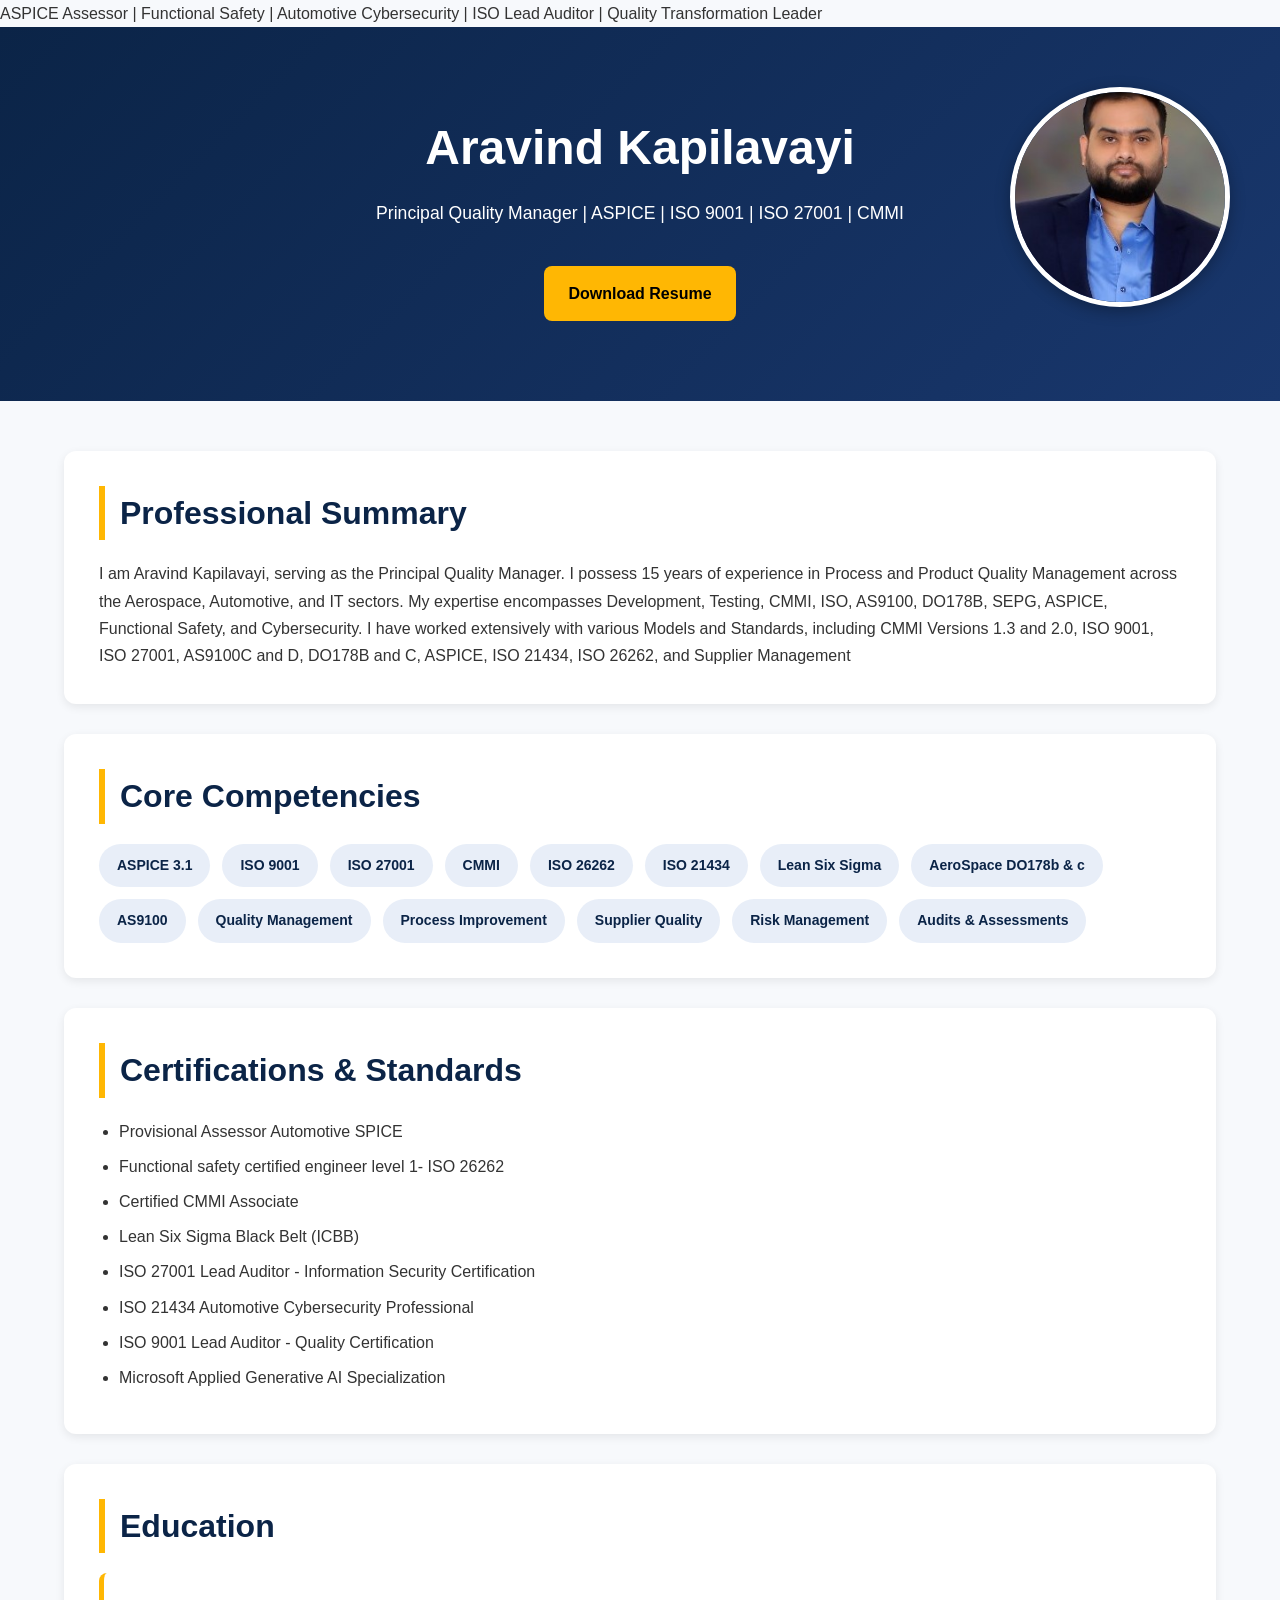
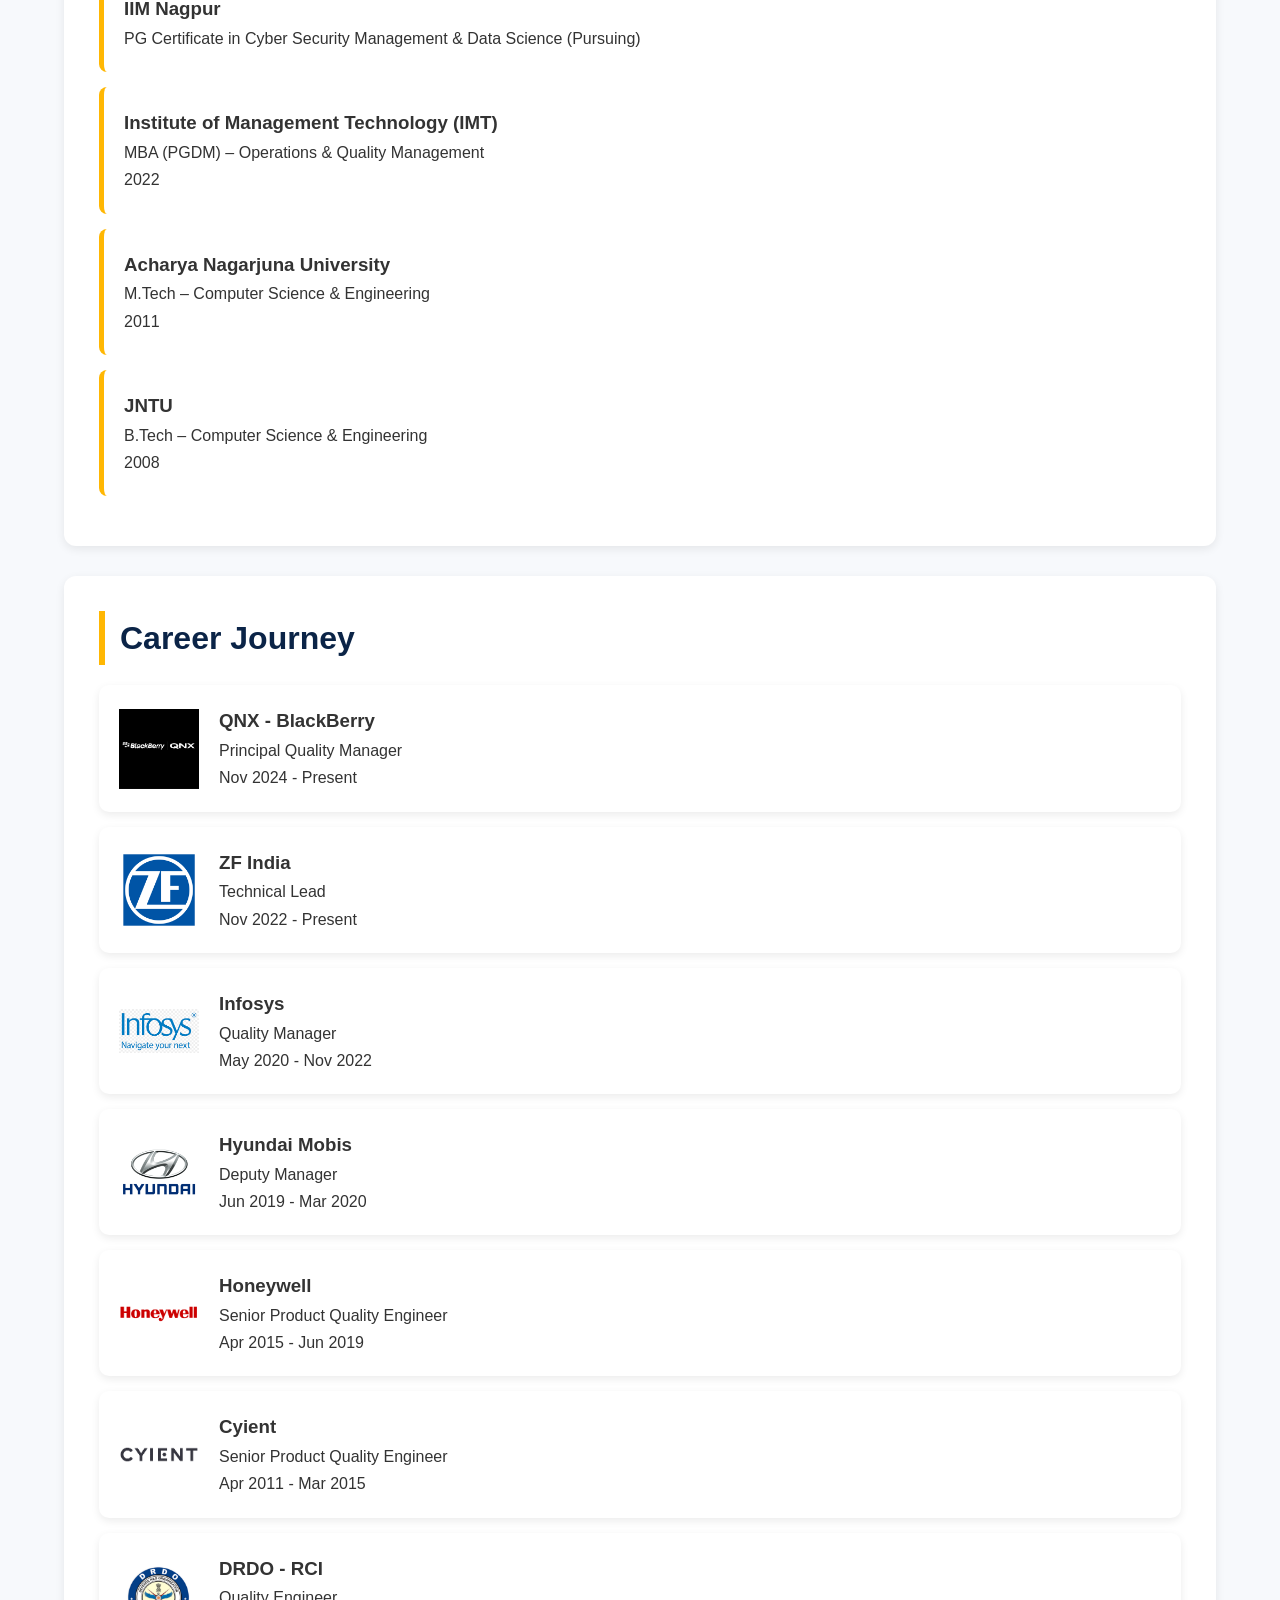
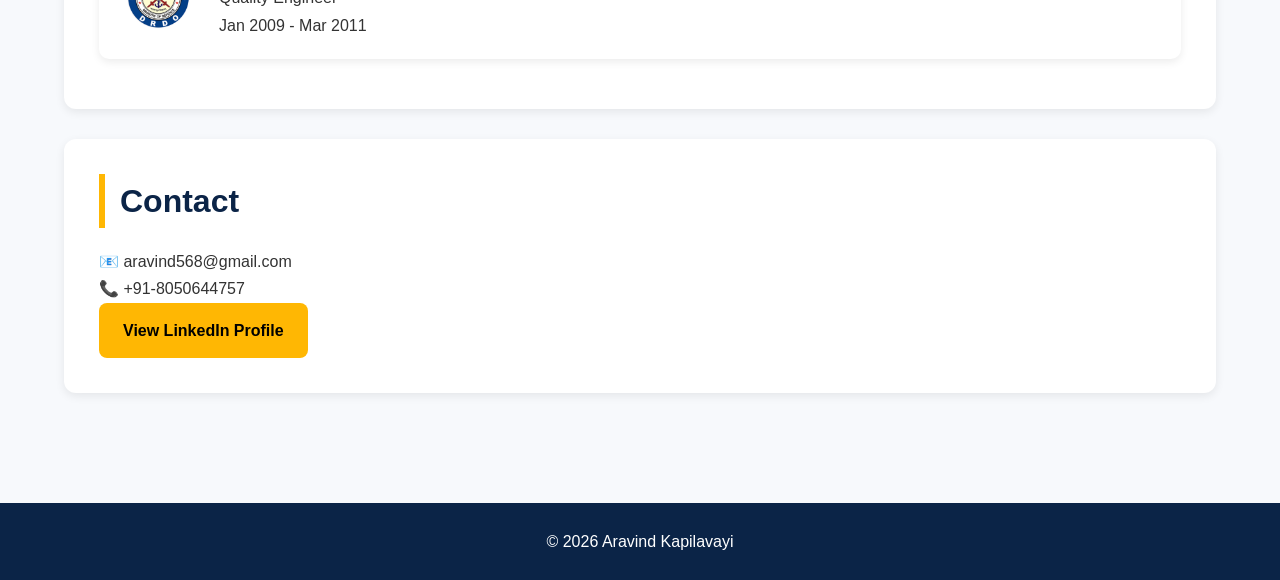
==== index.html @ 7511bbb0 "Update index.html" ====
<!DOCTYPE html>
<html lang="en">
<head>
<meta charset="UTF-8">
<meta name="viewport" content="width=device-width, initial-scale=1.0">
<title>Aravind Kapilavayi | Principal Quality Manager</title>
        <p>
ASPICE Assessor | Functional Safety | Automotive Cybersecurity |
ISO Lead Auditor | Quality Transformation Leader
</p>
        <link rel="stylesheet" href="style.css">

</head>

<header class="hero">

    <div class="hero-text">

        <h1>Aravind Kapilavayi</h1>

        <p>
            Principal Quality Manager | ASPICE | ISO 9001 | ISO 27001 | CMMI
        </p>

        <br>

        <a href="Aravind Kapilavayi Resume - Product & Process Quality Manager 15Y.pdf"
           class="btn">
           Download Resume
        </a>

    </div>

    <div class="hero-image">

        <img src="profile.jpg"
             alt="Aravind Kapilavayi"
             class="profile-pic">

    </div>

</header>

<div class="container">

<section>
    <h2>Professional Summary</h2>
    <p>
      I am Aravind Kapilavayi, serving as the Principal Quality Manager. I possess 15 years of experience in Process and Product Quality Management across the Aerospace, Automotive, and IT sectors. My expertise encompasses Development, Testing, CMMI, ISO, AS9100, DO178B, SEPG, ASPICE, Functional Safety, and Cybersecurity.

I have worked extensively with various Models and Standards, including CMMI Versions 1.3 and 2.0, ISO 9001, ISO 27001, AS9100C and D, DO178B and C, ASPICE, ISO 21434, ISO 26262, and Supplier Management
    </p>
</section>
        <section>
    <h2>Core Competencies</h2>

    <div class="skills">
        <span class="skill">ASPICE 3.1</span>
        <span class="skill">ISO 9001</span>
        <span class="skill">ISO 27001</span>
        <span class="skill">CMMI</span>
        <span class="skill">ISO 26262</span>
        <span class="skill">ISO 21434</span>
        <span class="skill">Lean Six Sigma</span>
        <span class="skill">AeroSpace DO178b & c</span>
        <span class="skill">AS9100</span>
        <span class="skill">Quality Management</span>
        <span class="skill">Process Improvement</span>
        <span class="skill">Supplier Quality</span>
        <span class="skill">Risk Management</span>
        <span class="skill">Audits & Assessments</span>
            
    </div>
</section>
        
        <section>
    <h2>Certifications & Standards</h2>

    <ul>
        <li>Provisional Assessor Automotive SPICE</li>
        <li>Functional safety certified engineer level 1- ISO 26262</li>
        <li>Certified CMMI Associate</li>
        <li>Lean Six Sigma Black Belt (ICBB)</li>
        <li>ISO 27001 Lead Auditor - Information Security Certification</li>
        <li>ISO 21434 Automotive Cybersecurity Professional</li>
        <li>ISO 9001 Lead Auditor - Quality Certification</li>
        <li>Microsoft Applied Generative AI Specialization</li>
    </ul>
</section>
        
        <section>

<h2>Education</h2>

<div class="education-card">
    <h3>IIM Nagpur</h3>
    <p>PG Certificate in Cyber Security Management & Data Science (Pursuing)</p>
</div>

<div class="education-card">
    <h3>Institute of Management Technology (IMT)</h3>
    <p>MBA (PGDM) – Operations & Quality Management</p>
    <p>2022</p>
</div>

<div class="education-card">
    <h3>Acharya Nagarjuna University</h3>
    <p>M.Tech – Computer Science & Engineering</p>
    <p>2011</p>
</div>

<div class="education-card">
    <h3>JNTU</h3>
    <p>B.Tech – Computer Science & Engineering</p>
    <p>2008</p>
</div>

</section>

<section>

<h2>Career Journey</h2>

<div class="company-card">

    <img src="qnx.png" class="company-logo">

    <div>
        <h3>QNX - BlackBerry</h3>
        <p>Principal Quality Manager</p>
        <p>Nov 2024 - Present</p>
    </div>

</div>

<div class="company-card">

    <img src="zf.png" class="company-logo">

    <div>
        <h3>ZF India</h3>
        <p>Technical Lead</p>
        <p>Nov 2022 - Present</p>
    </div>

</div>

<div class="company-card">

    <img src="Infy.png" class="company-logo">

    <div>
        <h3>Infosys</h3>
        <p>Quality Manager</p>
        <p>May 2020 - Nov 2022</p>
    </div>

</div>

<div class="company-card">

    <img src="hyundai.png" class="company-logo">

    <div>
        <h3>Hyundai Mobis</h3>
        <p>Deputy Manager</p>
        <p>Jun 2019 - Mar 2020</p>
    </div>

</div>

<div class="company-card">

    <img src="honeywell.png" class="company-logo">

    <div>
        <h3>Honeywell</h3>
        <p>Senior Product Quality Engineer</p>
        <p>Apr 2015 - Jun 2019</p>
    </div>

</div>

<div class="company-card">

    <img src="cyient.png" class="company-logo">

    <div>
        <h3>Cyient</h3>
        <p>Senior Product Quality Engineer</p>
        <p>Apr 2011 - Mar 2015</p>
    </div>

</div>

<div class="company-card">

    <img src="drdo.png" class="company-logo">

    <div>
        <h3>DRDO - RCI</h3>
        <p>Quality Engineer</p>
        <p>Jan 2009 - Mar 2011</p>
    </div>

</div>

</section>

<section>
  <h2>Contact</h2>

<p>📧 aravind568@gmail.com</p>

<p>📞 +91-8050644757</p>

<p>
<a href="https://www.linkedin.com/in/aravind-kapilalvayi-aa668668"
   target="_blank"
   class="btn">
   View LinkedIn Profile
</a>
</p>
</section>

</div>

<footer>
    <p>© 2026 Aravind Kapilavayi</p>
</footer>

</body>
</html>
---- style.css ----
/* ===== GLOBAL ===== */

*{
margin:0;
padding:0;
box-sizing:border-box;
}

html{
scroll-behavior:smooth;
}

body{
font-family:'Segoe UI',Arial,sans-serif;
background:#f7f9fc;
color:#333;
line-height:1.7;
}

/* ===== HERO ===== */

header{
    background:linear-gradient(135deg,#0b2447,#19376d);
    color:white;
    text-align:center;
    padding:80px 20px;

    position:relative;
}

header h1{
font-size:3rem;
margin-bottom:10px;
}

header p{
font-size:1.1rem;
margin-bottom:10px;
}

/* ===== PROFILE PHOTO ===== */

.profile-pic{
    width:220px;
    height:220px;
    border-radius:50%;
    object-fit:cover;
    border:5px solid white;
    box-shadow:0 4px 15px rgba(0,0,0,0.3);

    position:absolute;
    right:50px;
    top:60px;
}
/* ===== EDUCATION ===== */

.education-card{
    background:white;
    padding:20px;
    margin-bottom:15px;
    border-left:5px solid #ffb703;
    border-radius:8px;
}

/* ===== COMPANY CARDS ===== */

.company-card{
    display:flex;
    align-items:center;
    gap:20px;
    background:white;
    padding:20px;
    margin-bottom:15px;
    border-radius:10px;
    box-shadow:0 3px 8px rgba(0,0,0,0.08);
}

.company-logo{
    width:80px;
    height:80px;
    object-fit:contain;
}

/* ===== BUTTON ===== */

.btn{
display:inline-block;
background:#ffb703;
color:#000;
padding:14px 24px;
border-radius:8px;
text-decoration:none;
font-weight:bold;
transition:0.3s;
}

.btn:hover{
transform:translateY(-2px);
}

/* ===== CONTAINER ===== */

.container{
width:90%;
max-width:1200px;
margin:auto;
padding:50px 0;
}

/* ===== SECTION ===== */

section{
background:white;
margin-bottom:30px;
padding:35px;
border-radius:12px;
box-shadow:0 3px 10px rgba(0,0,0,.08);
}

section h2{
color:#0b2447;
margin-bottom:20px;
font-size:2rem;
border-left:6px solid #ffb703;
padding-left:15px;
}

/* ===== SKILLS ===== */

.skills{
display:flex;
flex-wrap:wrap;
gap:12px;
}

.skill{
background:#e8eef8;
color:#0b2447;
padding:10px 18px;
border-radius:30px;
font-weight:600;
font-size:14px;
}

/* ===== EXPERIENCE ===== */

.job{
border-left:4px solid #19376d;
padding-left:20px;
margin-bottom:35px;
position:relative;
}

.job::before{
content:'';
width:14px;
height:14px;
background:#ffb703;
border-radius:50%;
position:absolute;
left:-9px;
top:5px;
}

.job h3{
color:#19376d;
margin-bottom:5px;
}

.job p{
margin-bottom:10px;
}

/* ===== LISTS ===== */

ul{
padding-left:20px;
}

li{
margin-bottom:8px;
}

/* ===== CONTACT ===== */

a{
color:#19376d;
text-decoration:none;
}

a:hover{
text-decoration:underline;
}

/* ===== FOOTER ===== */

footer{
background:#0b2447;
color:white;
text-align:center;
padding:25px;
margin-top:30px;
}

/* ===== ACHIEVEMENT CARDS ===== */

.stats{
display:grid;
grid-template-columns:repeat(auto-fit,minmax(220px,1fr));
gap:20px;
}

.stat-card{
background:#19376d;
color:white;
text-align:center;
padding:25px;
border-radius:12px;
}

.stat-card h3{
font-size:2rem;
color:#ffb703;
}

/* ===== MOBILE ===== */

@media(max-width:768px){

header h1{
font-size:2.2rem;
}

section{
padding:20px;
}

section h2{
font-size:1.5rem;
}

}
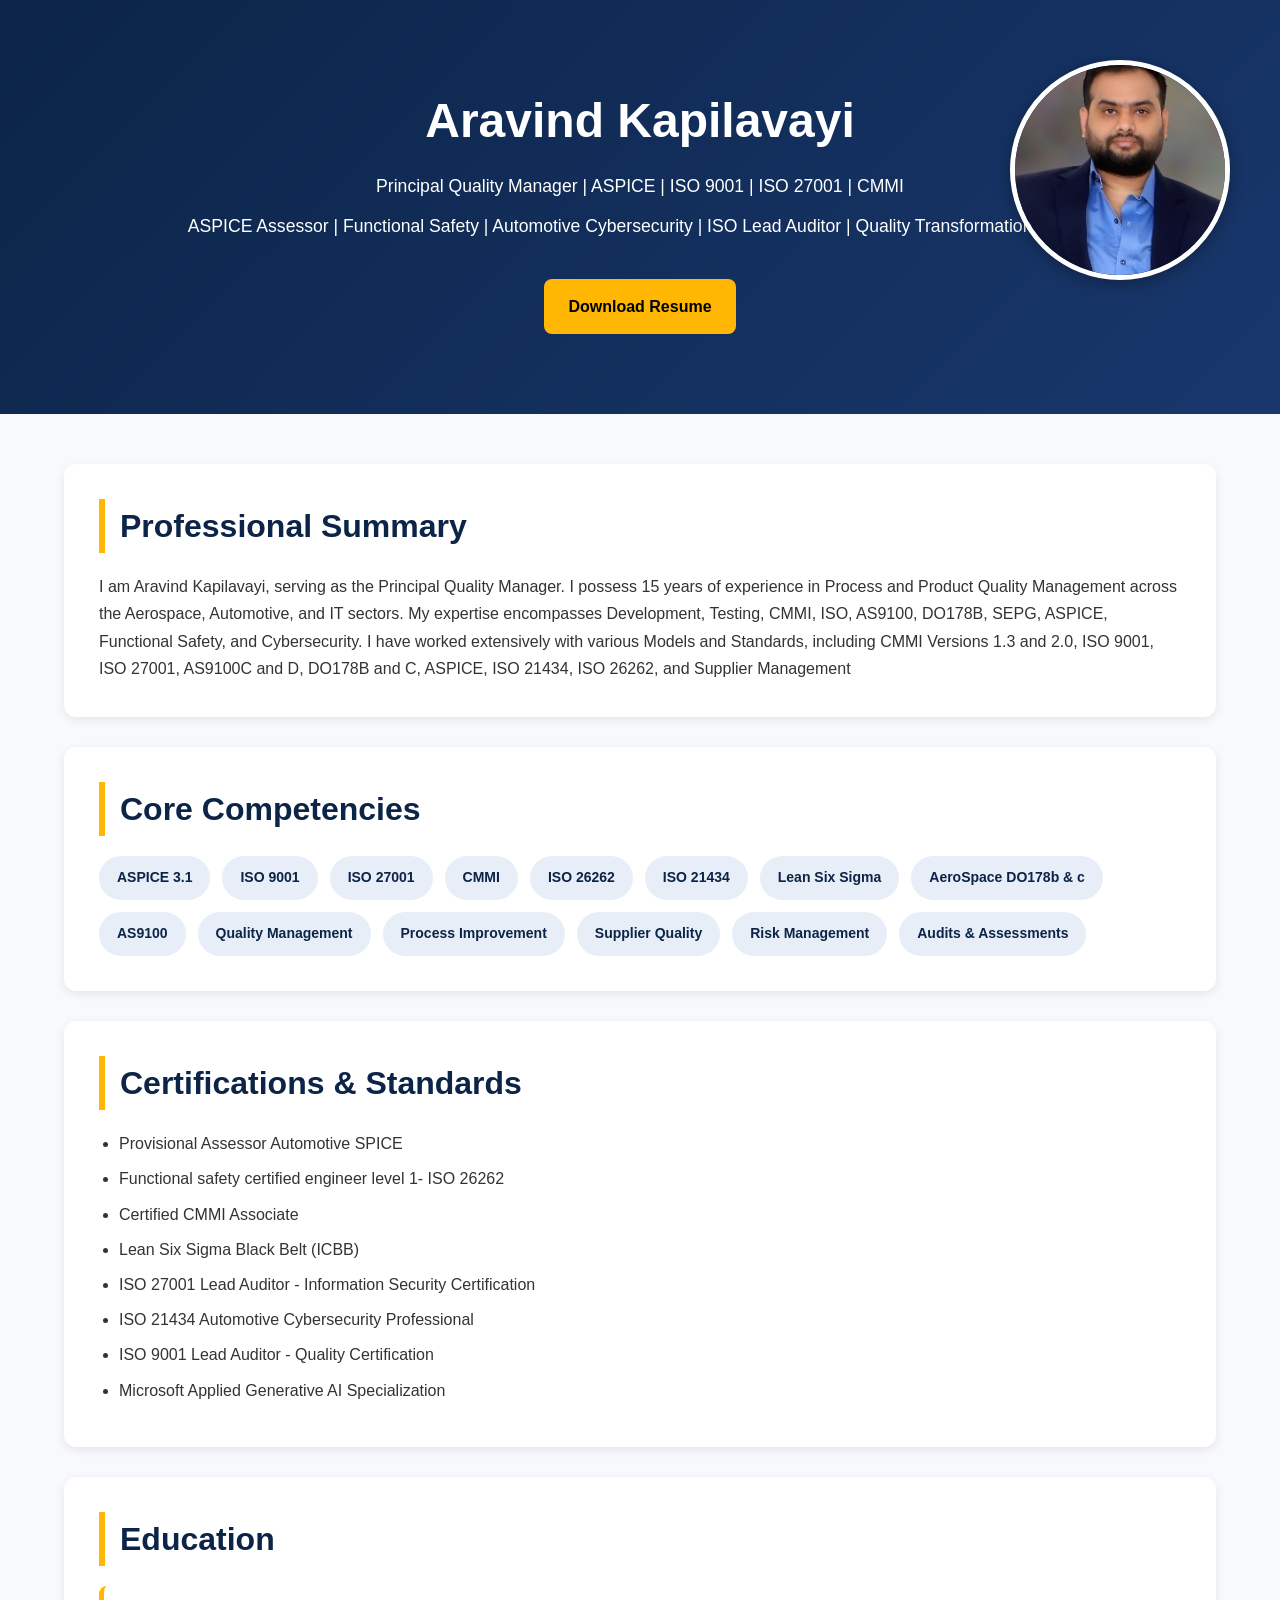
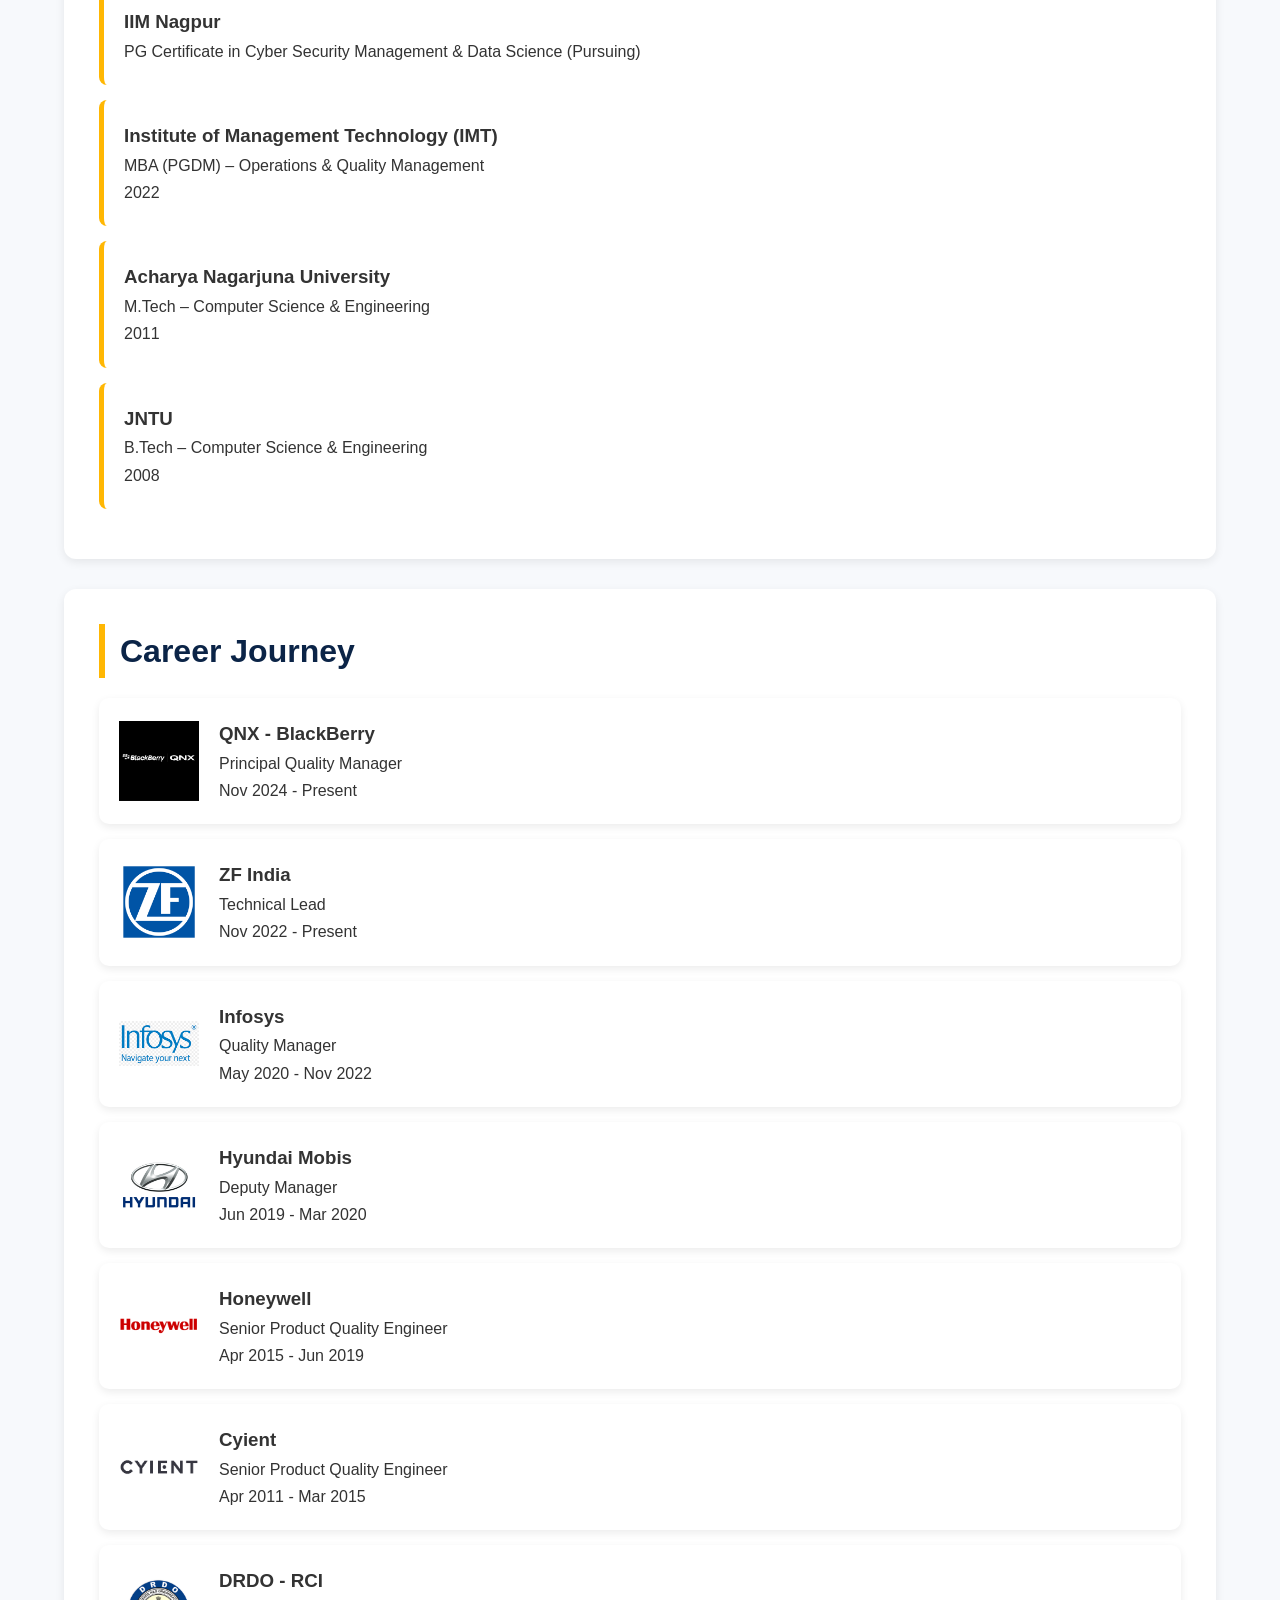
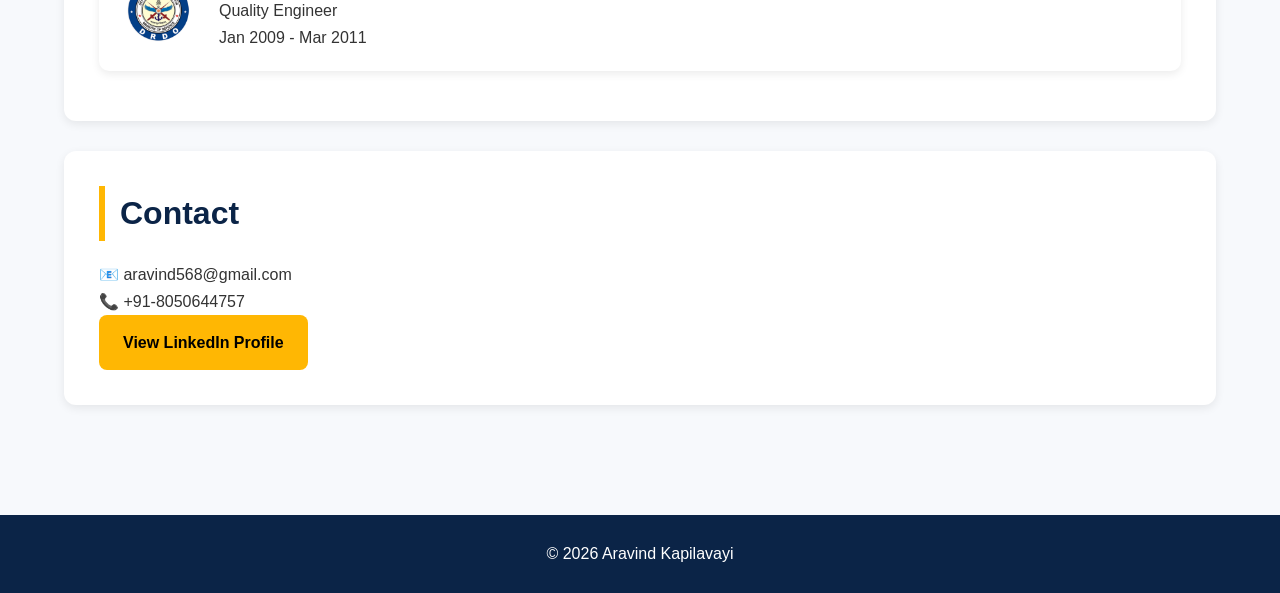
==== commit aa339166: "Update index.html" ====
--- a/index.html
+++ b/index.html
@@ -4,23 +4,25 @@
 <meta charset="UTF-8">
 <meta name="viewport" content="width=device-width, initial-scale=1.0">
 <title>Aravind Kapilavayi | Principal Quality Manager</title>
-        <p>
+     
+        <link rel="stylesheet" href="style.css">
+
+</head>
+
+<header class="hero">
+
+    <div class="hero-text">
+
+       <h1>Aravind Kapilavayi</h1>
+
+<p>
+Principal Quality Manager | ASPICE | ISO 9001 | ISO 27001 | CMMI
+</p>
+
+<p>
 ASPICE Assessor | Functional Safety | Automotive Cybersecurity |
 ISO Lead Auditor | Quality Transformation Leader
 </p>
-        <link rel="stylesheet" href="style.css">
-
-</head>
-
-<header class="hero">
-
-    <div class="hero-text">
-
-        <h1>Aravind Kapilavayi</h1>
-
-        <p>
-            Principal Quality Manager | ASPICE | ISO 9001 | ISO 27001 | CMMI
-        </p>
 
         <br>
 
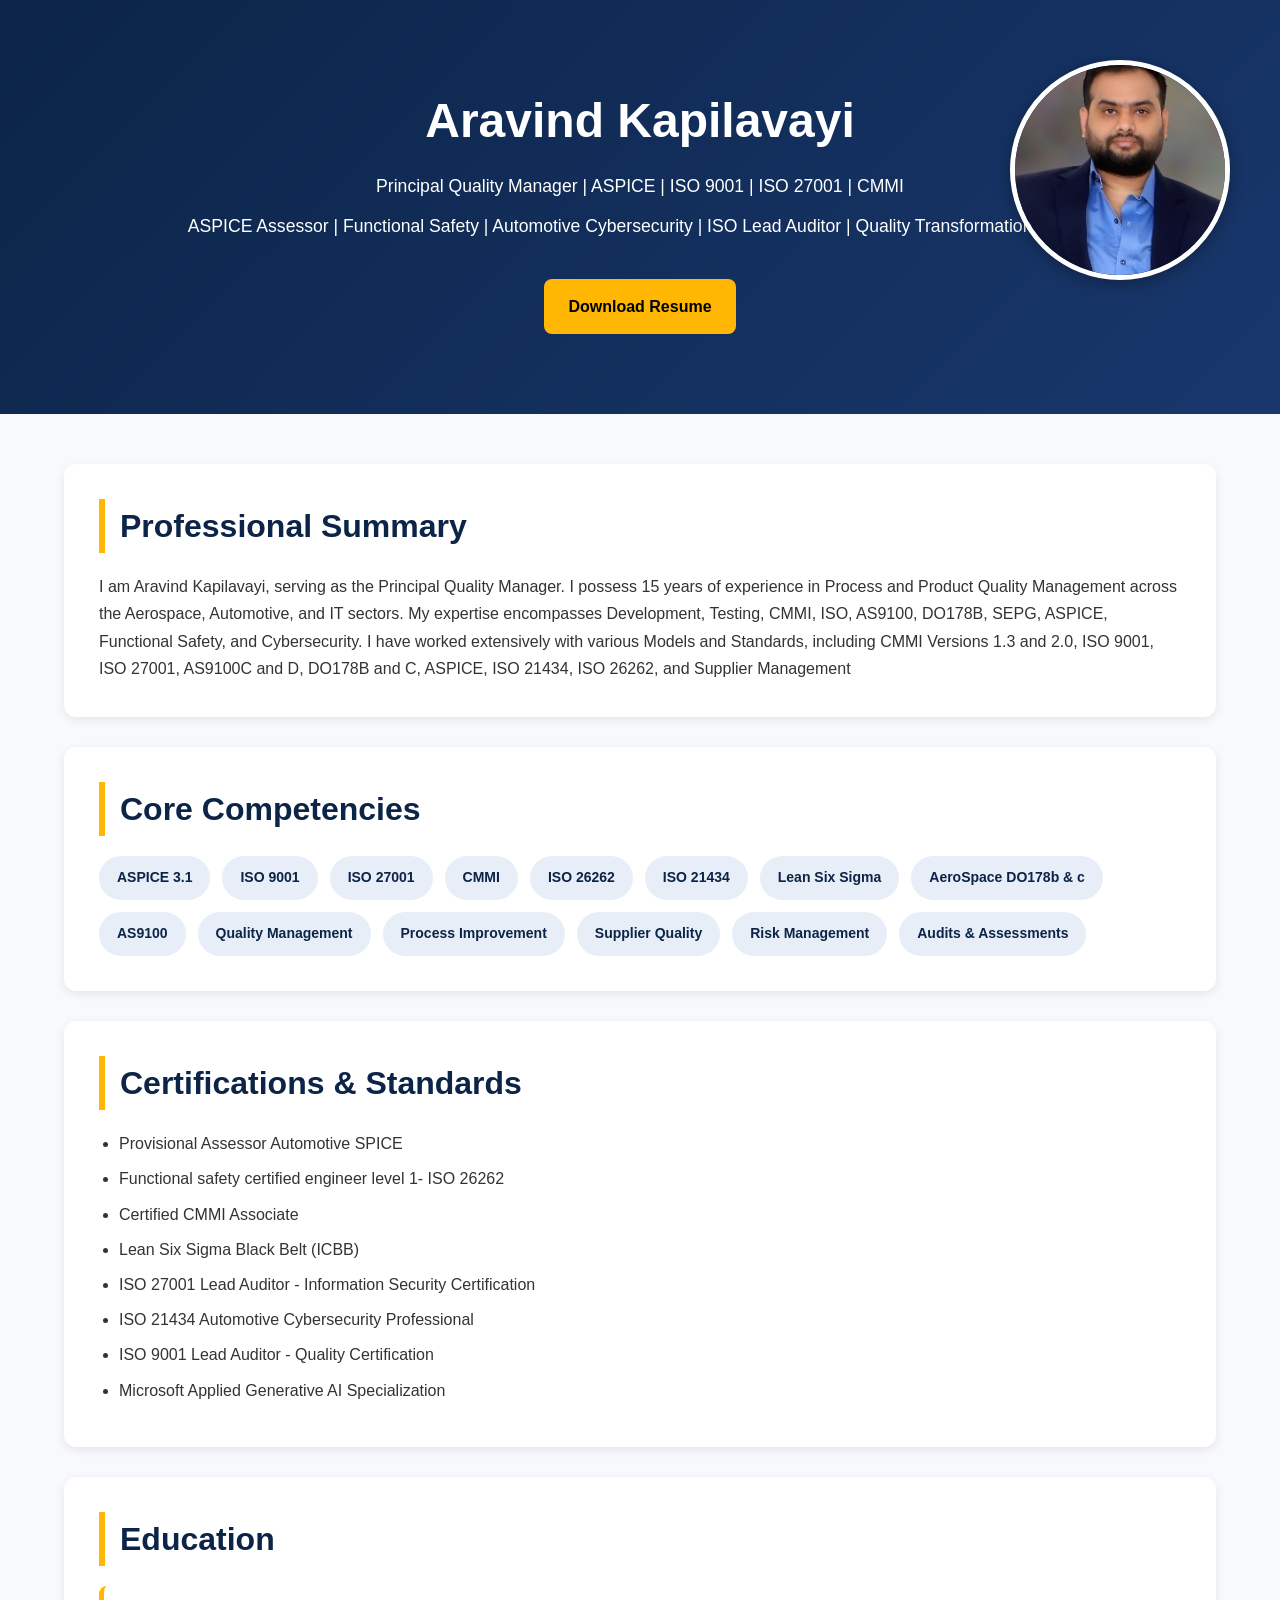
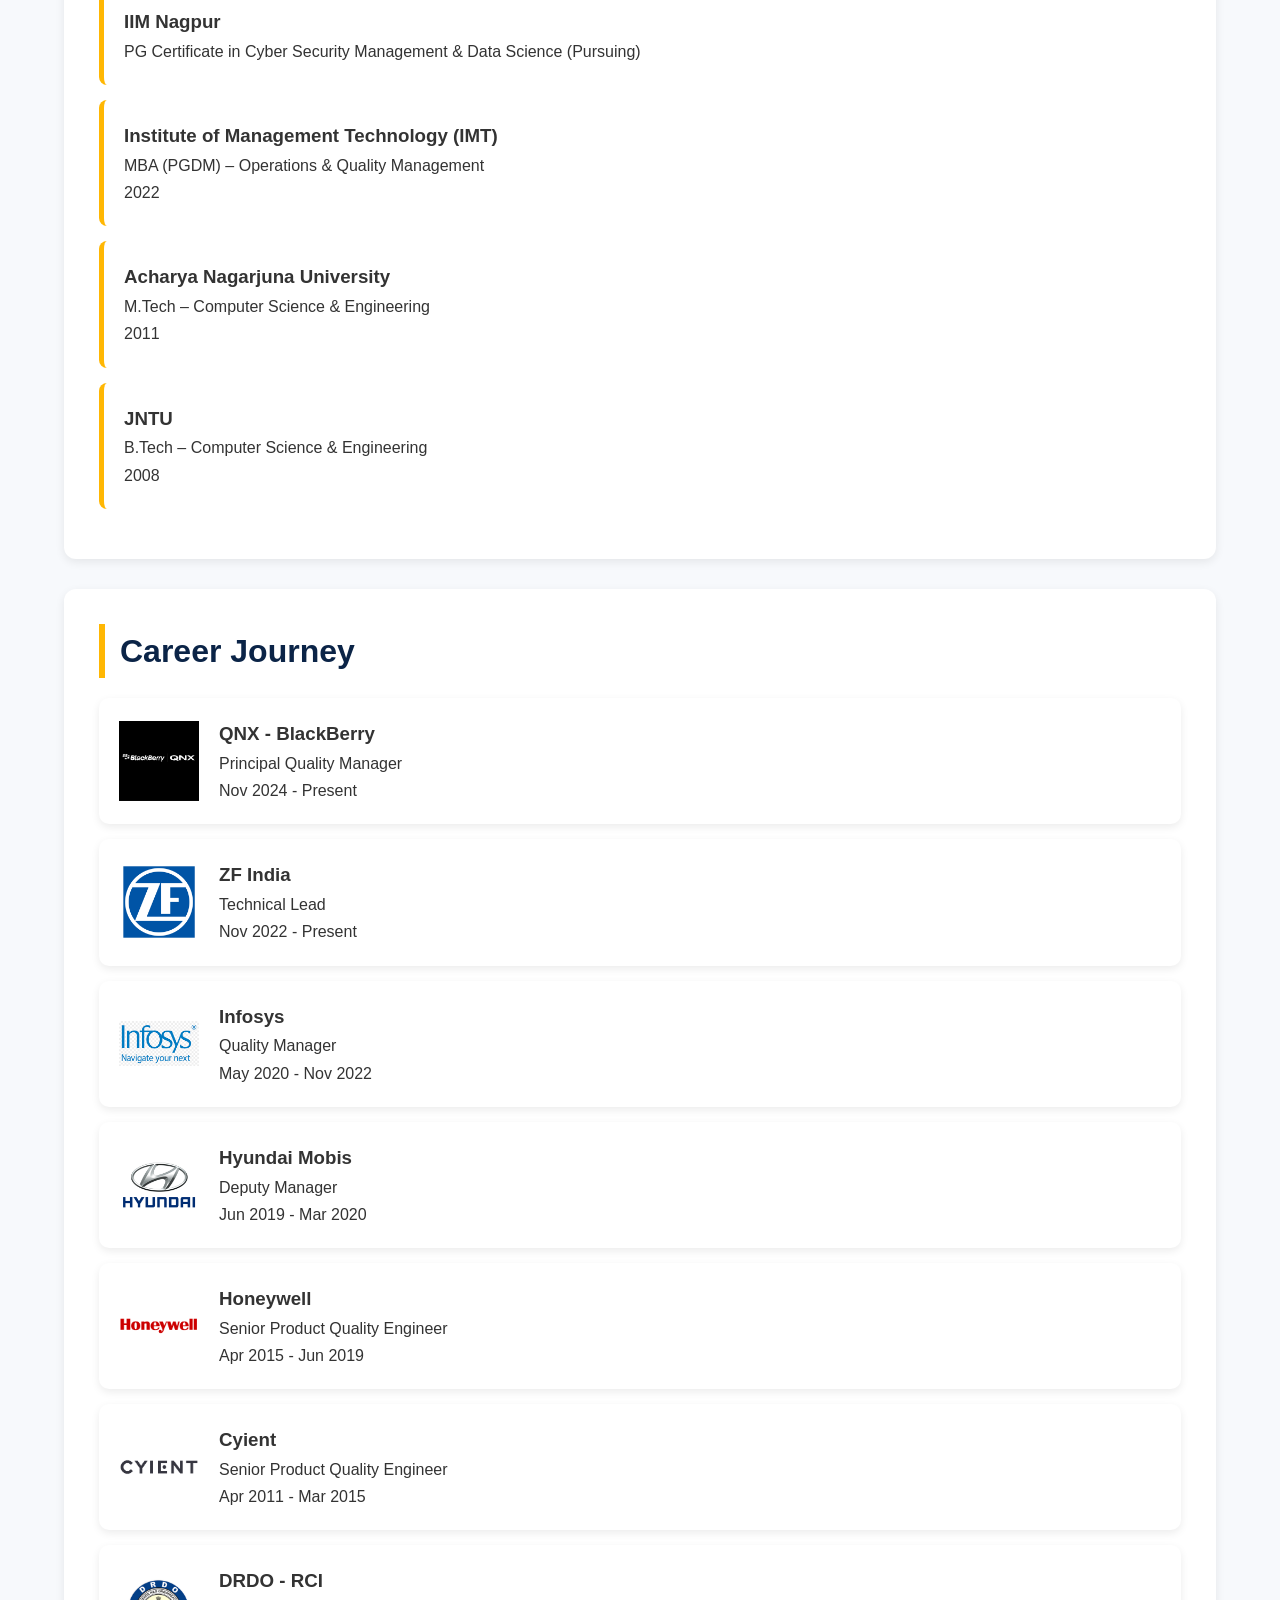
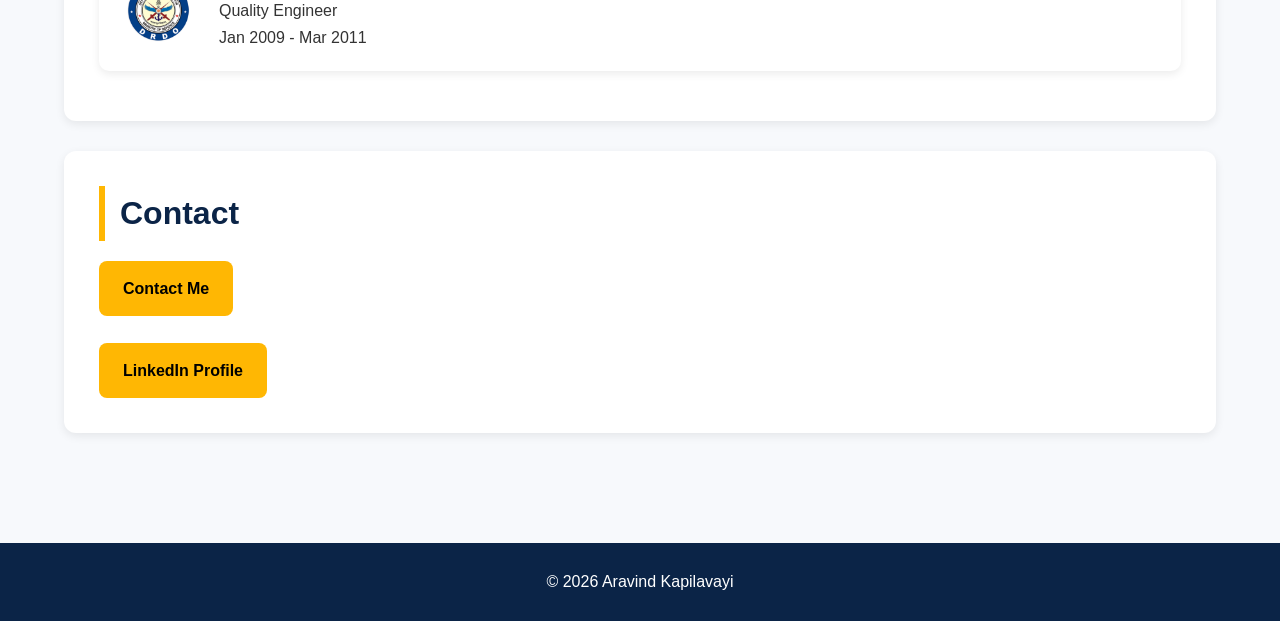
==== commit 216ce9b5: "Update index.html" ====
--- a/index.html
+++ b/index.html
@@ -212,15 +212,16 @@
 <section>
   <h2>Contact</h2>
 
-<p>📧 aravind568@gmail.com</p>
-
-<p>📞 +91-8050644757</p>
-
-<p>
+<a href="mailto:your-email@gmail.com" class="btn">
+    Contact Me
+</a>
+
+<br><br>
+
 <a href="https://www.linkedin.com/in/aravind-kapilalvayi-aa668668"
    target="_blank"
    class="btn">
-   View LinkedIn Profile
+   LinkedIn Profile
 </a>
 </p>
 </section>
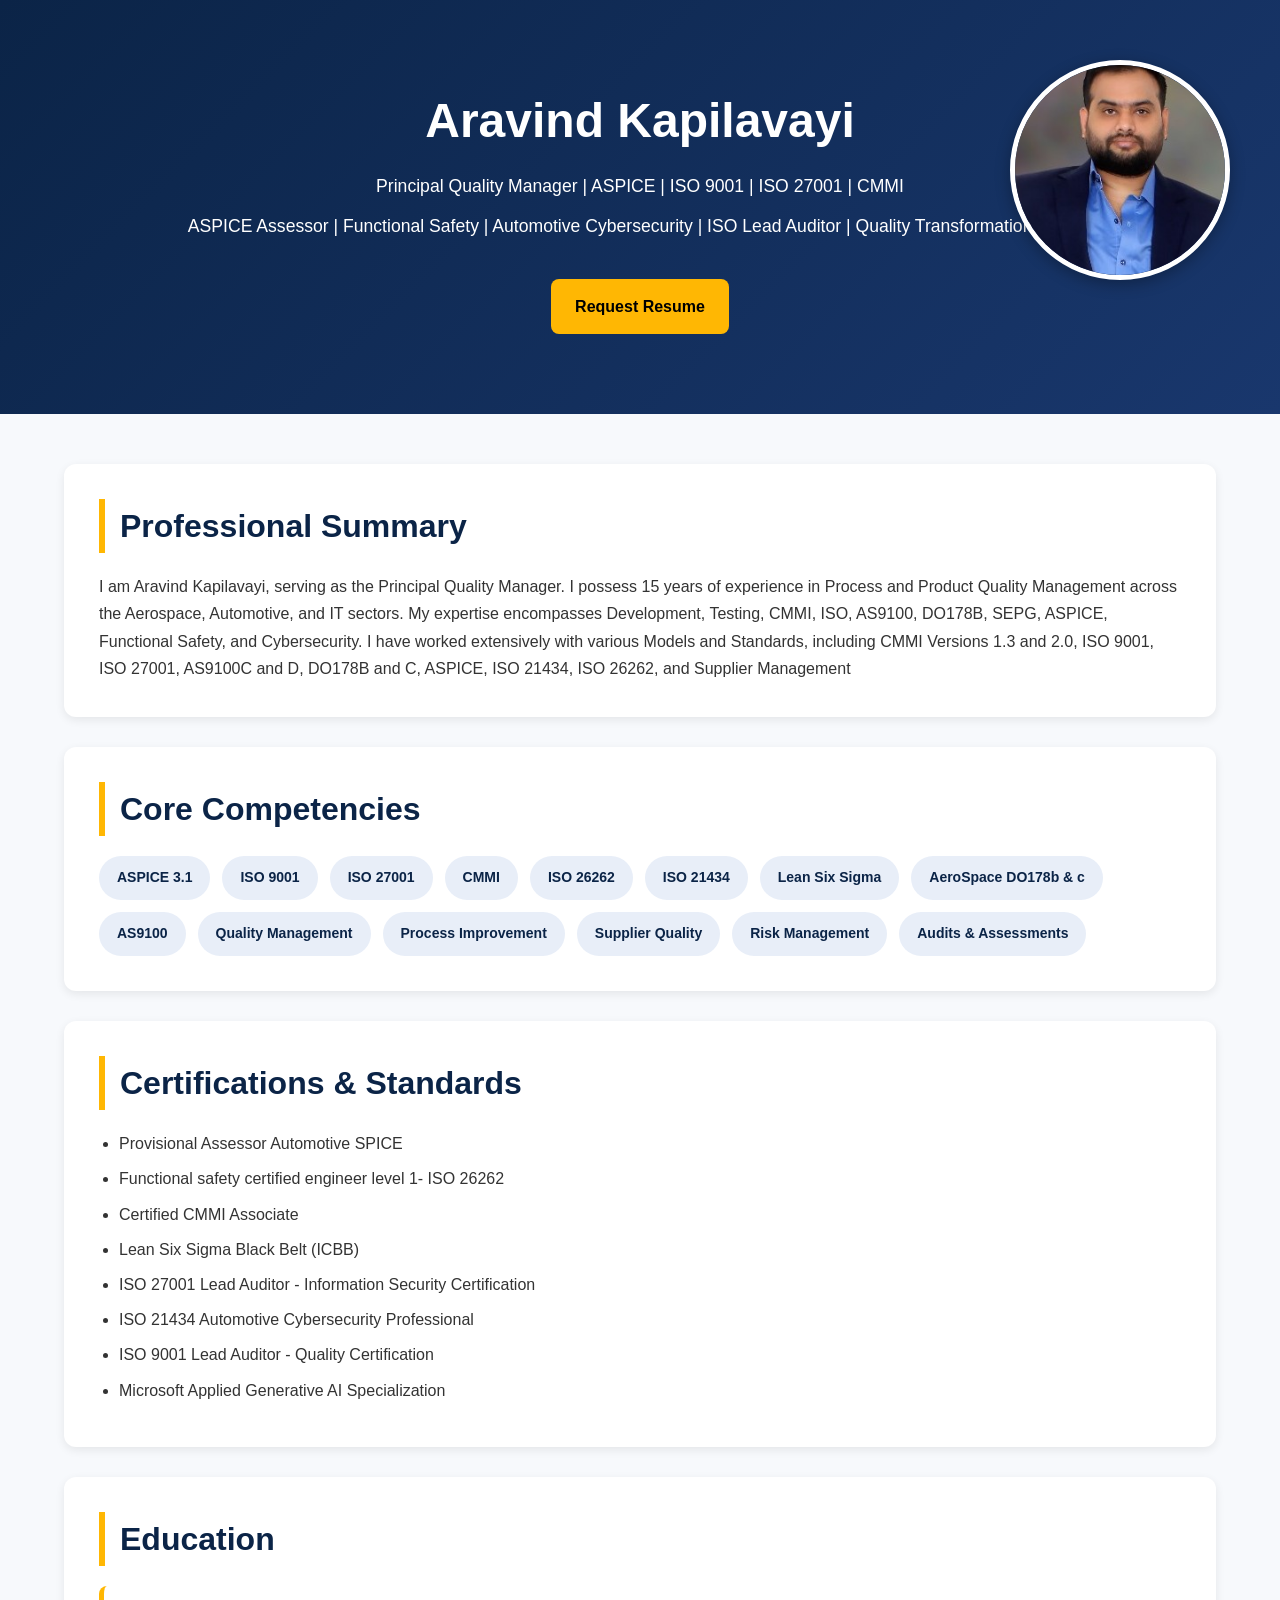
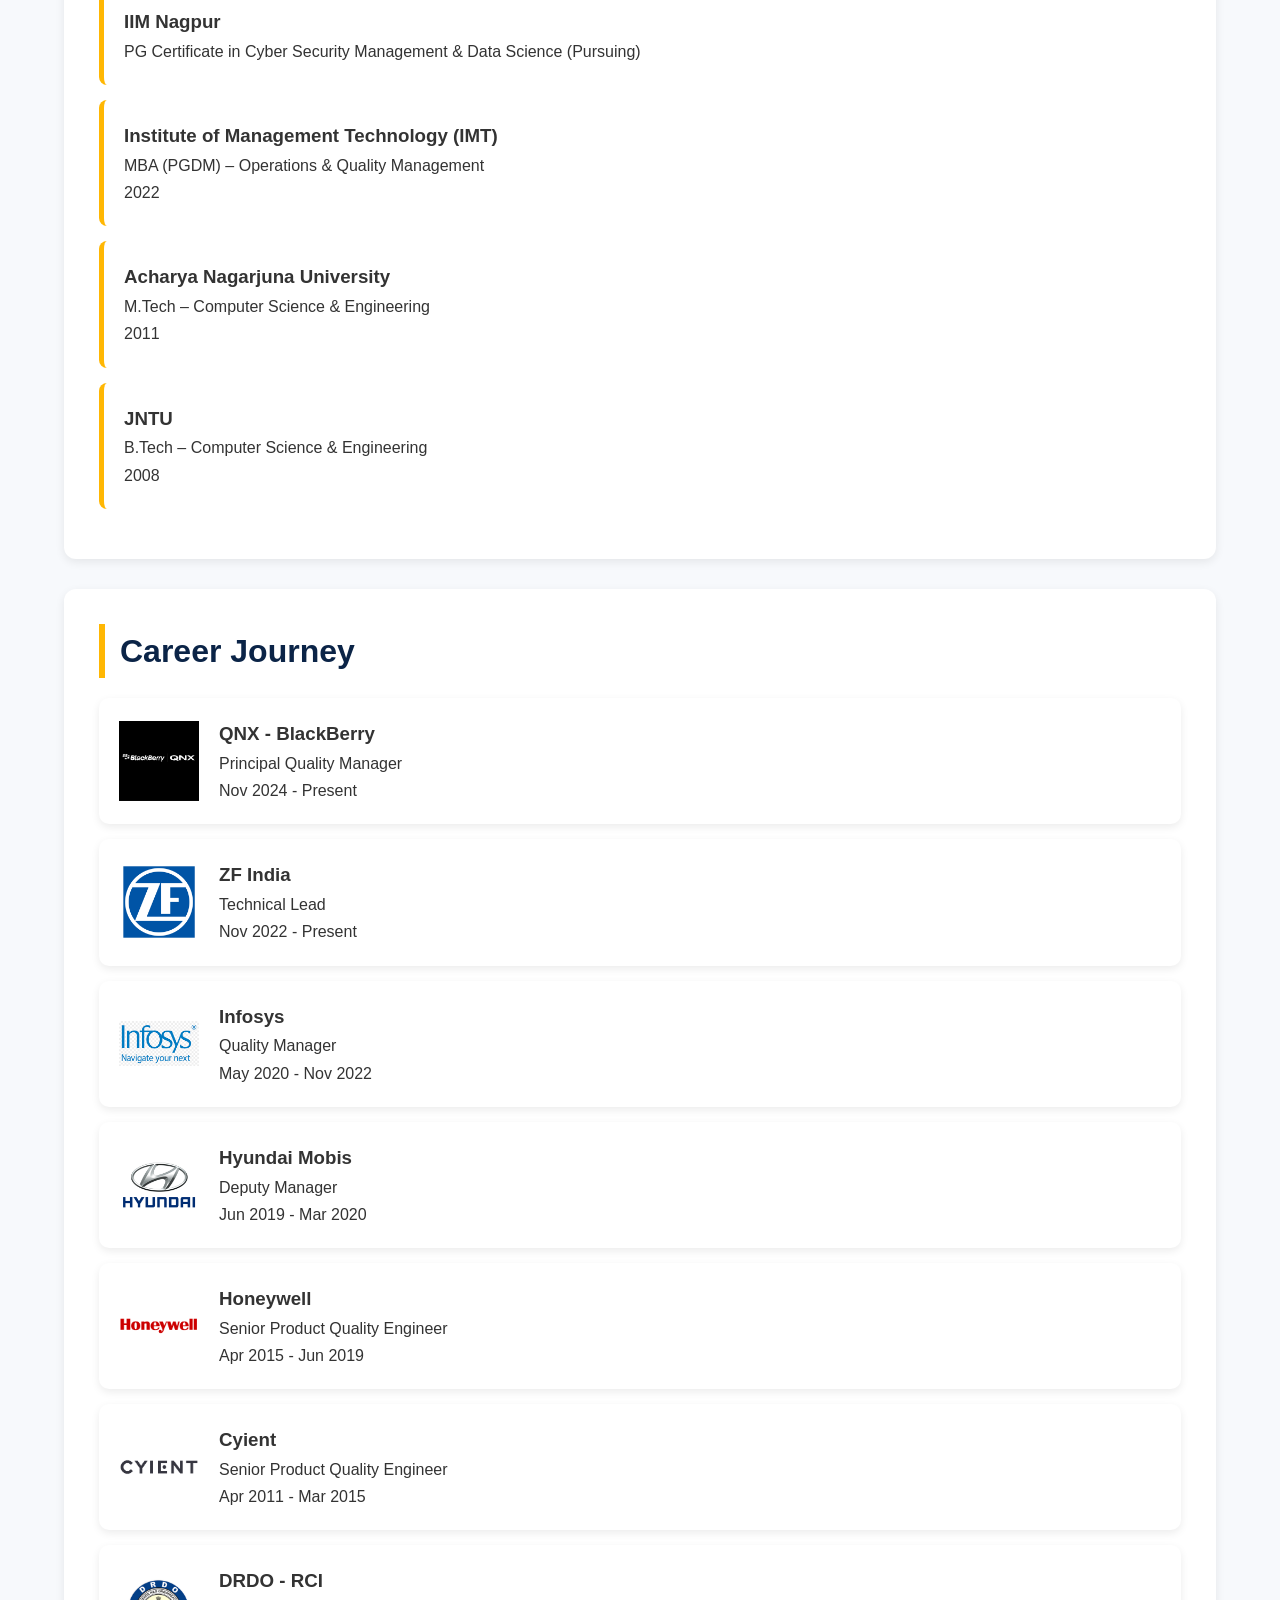
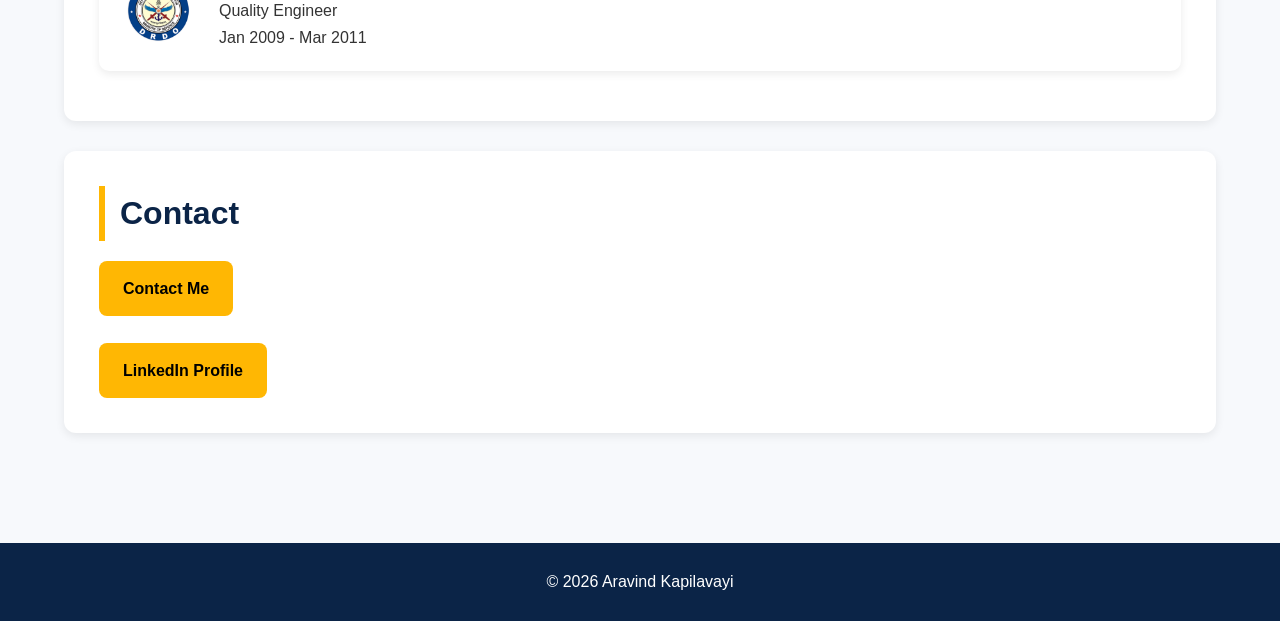
==== commit dc6832e0: "Update index.html" ====
--- a/index.html
+++ b/index.html
@@ -26,10 +26,9 @@
 
         <br>
 
-        <a href="Aravind Kapilavayi Resume - Product & Process Quality Manager 15Y.pdf"
-           class="btn">
-           Download Resume
-        </a>
+     <a href="mailto:aravind568@gmail.com" class="btn">
+Request Resume
+</a>
 
     </div>
 
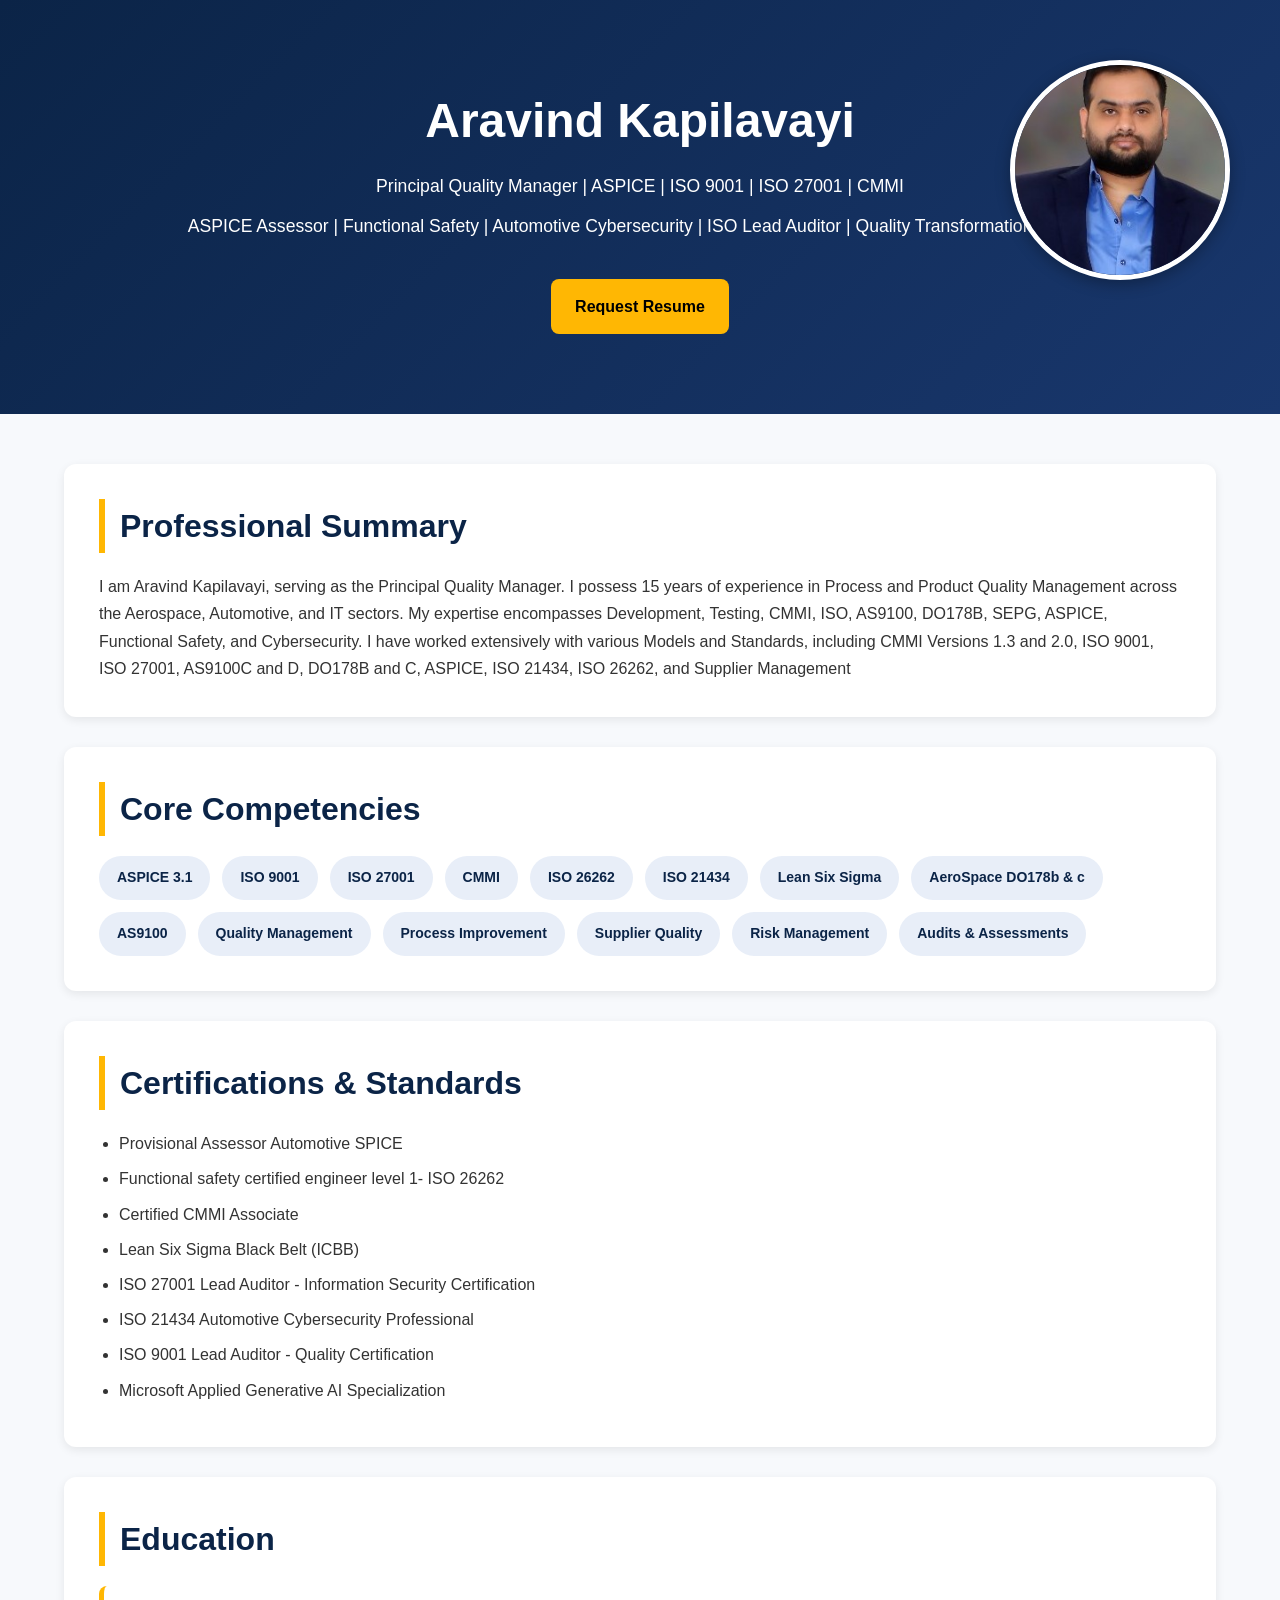
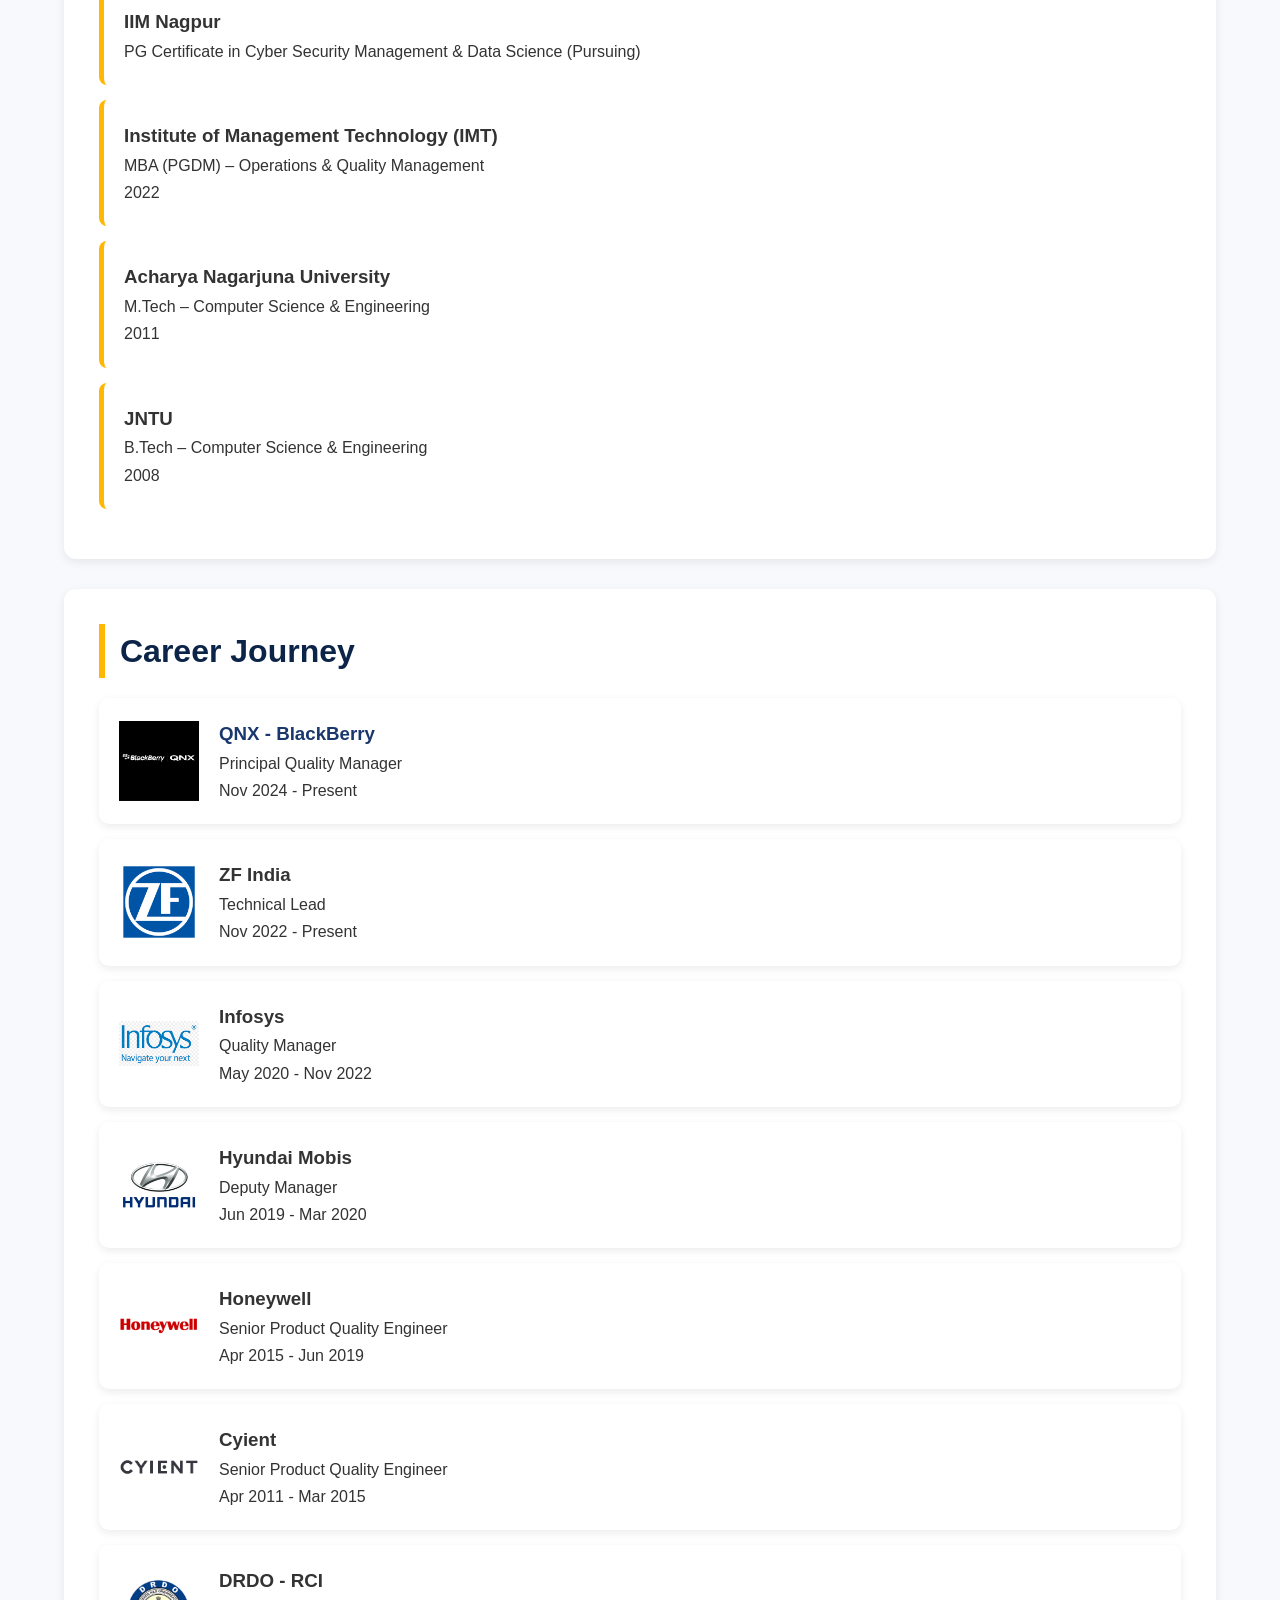
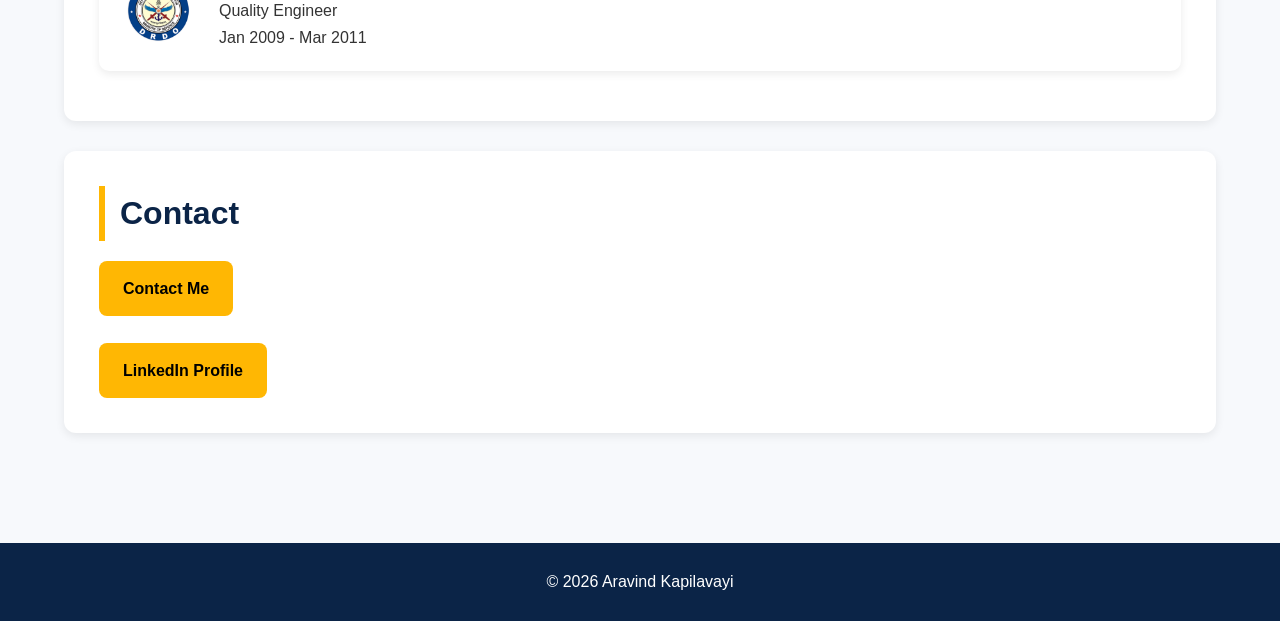
==== commit f2b7b688: "Update index.html" ====
--- a/index.html
+++ b/index.html
@@ -127,7 +127,11 @@
     <img src="qnx.png" class="company-logo">
 
     <div>
-        <h3>QNX - BlackBerry</h3>
+        <h3>
+<a href="companies/qnx.html">
+QNX - BlackBerry
+</a>
+</h3>
         <p>Principal Quality Manager</p>
         <p>Nov 2024 - Present</p>
     </div>
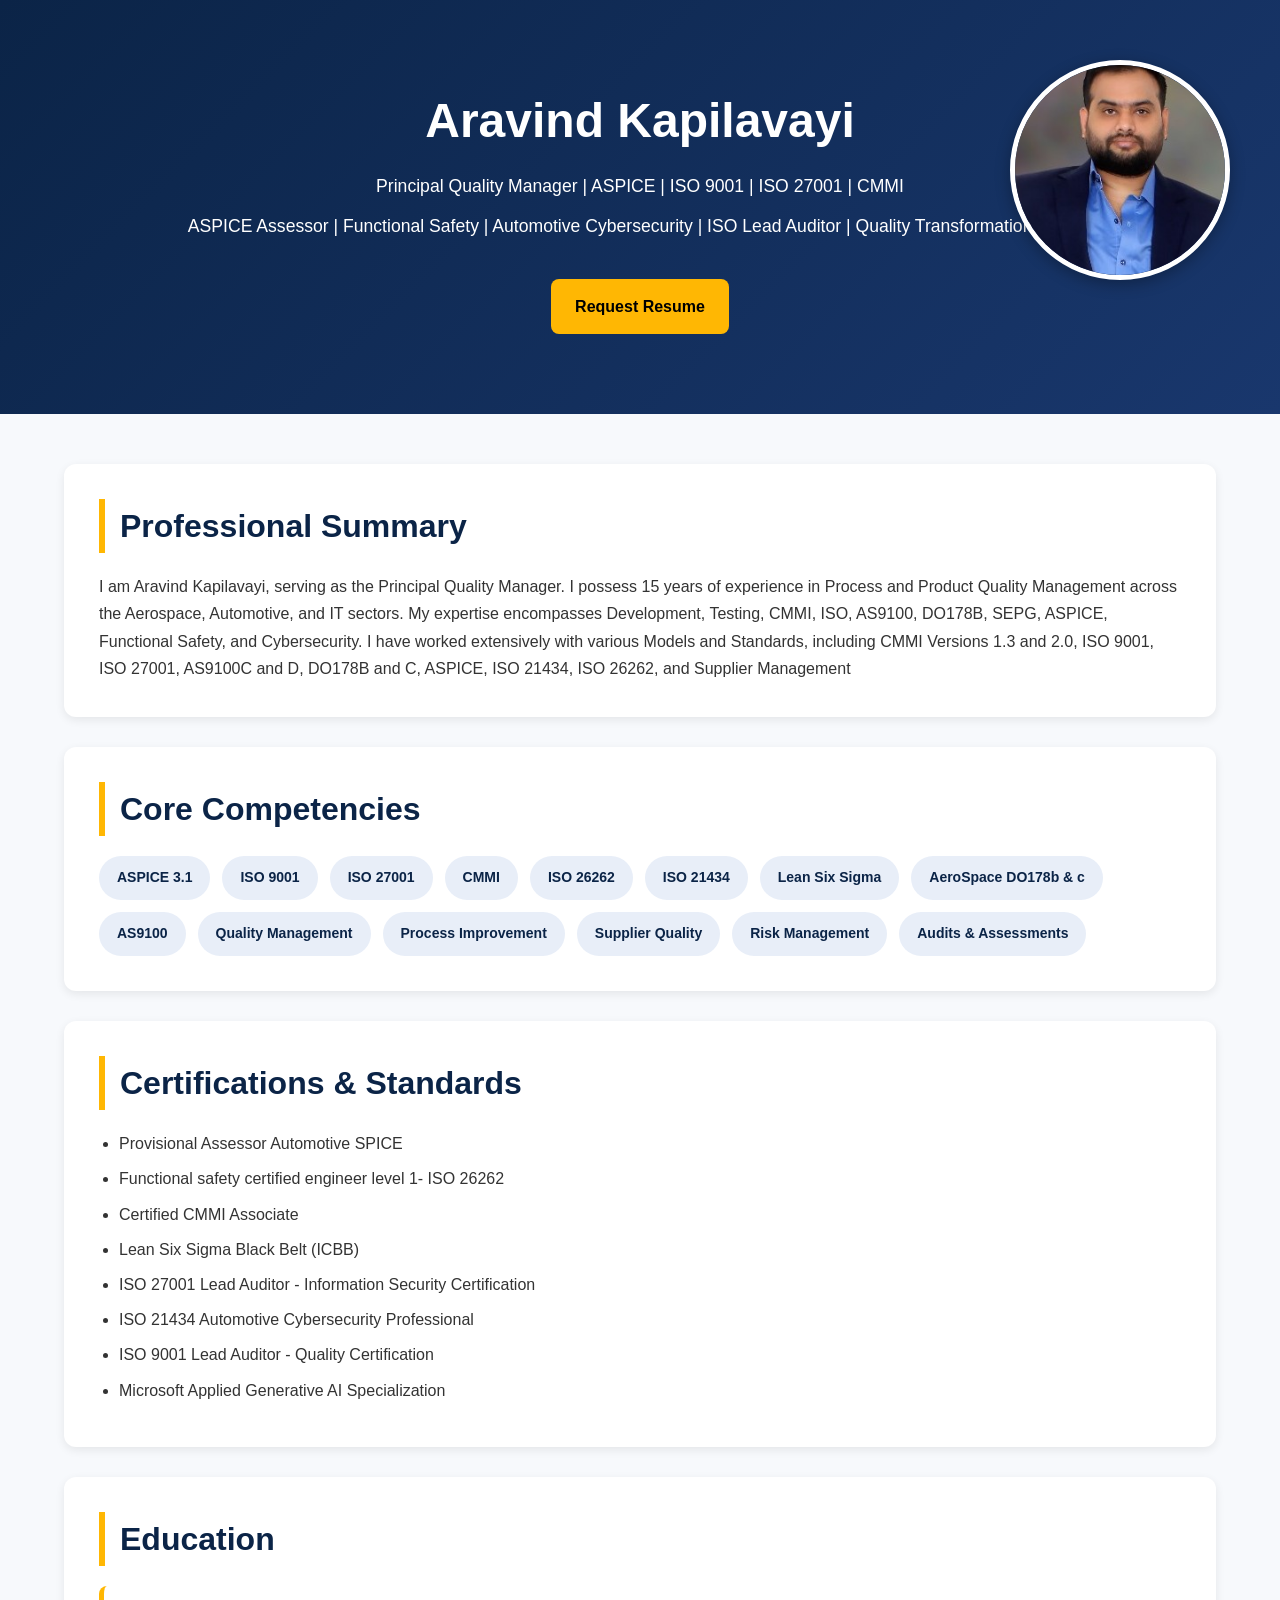
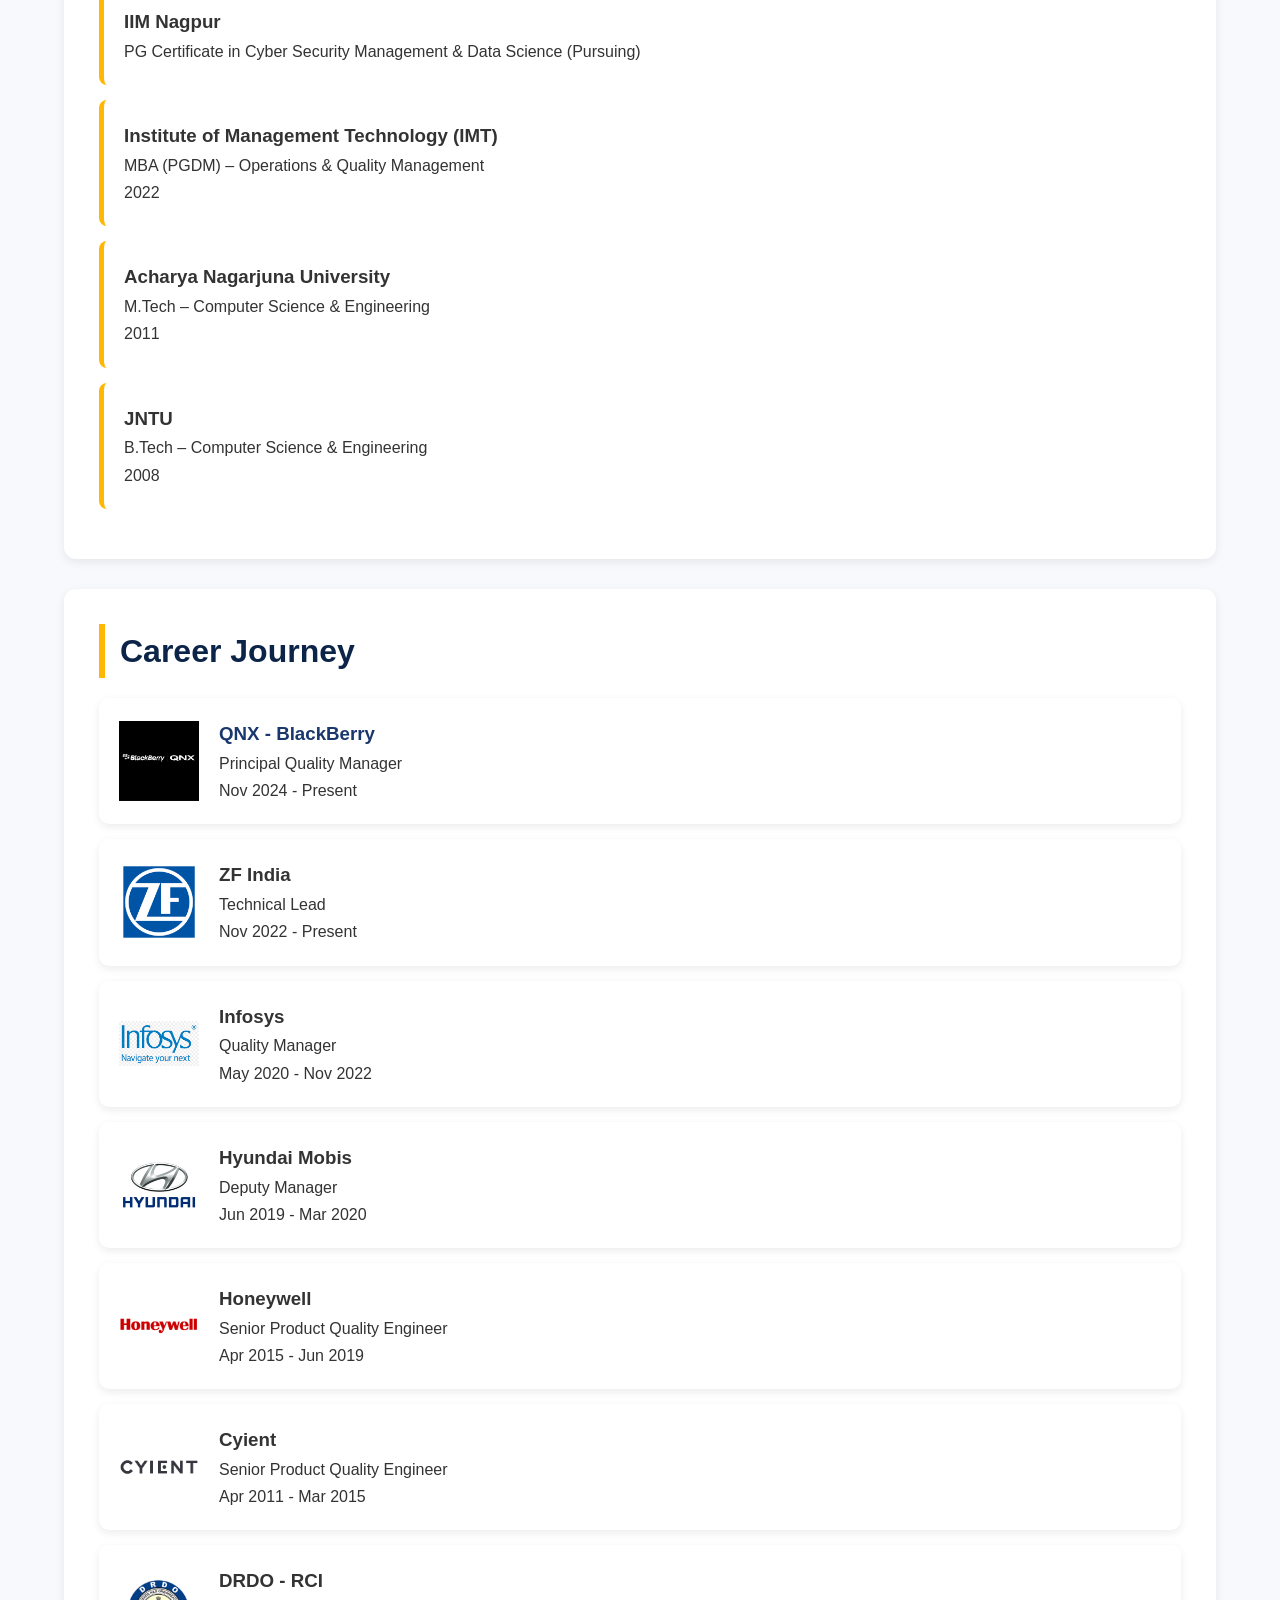
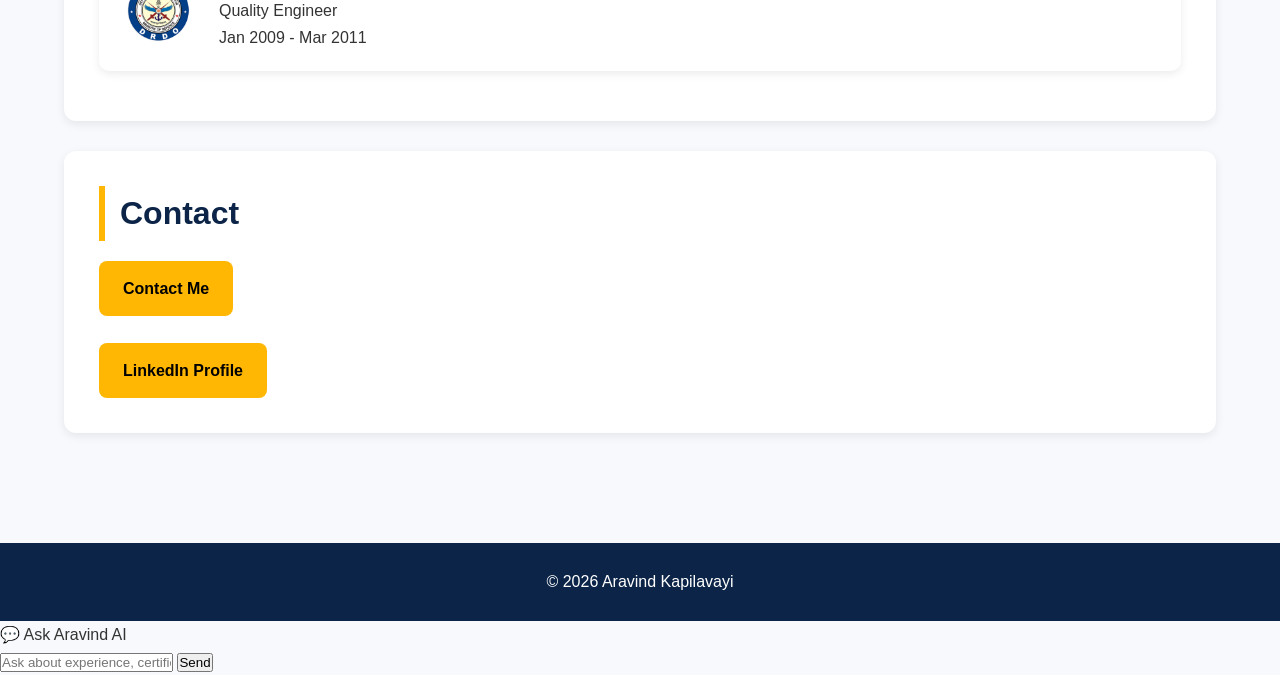
==== commit 2bca5579: "Update index.html" ====
--- a/index.html
+++ b/index.html
@@ -235,5 +235,31 @@
     <p>© 2026 Aravind Kapilavayi</p>
 </footer>
 
+  <!-- CHATBOT START -->
+<div id="chat-container">
+
+    <div id="chat-header">
+        💬 Ask Aravind AI
+    </div>
+
+    <div id="chat-messages"></div>
+
+    <input
+        type="text"
+        id="userInput"
+        placeholder="Ask about experience, certifications, ASPICE..."
+    >
+
+    <button onclick="sendMessage()">Send</button>
+
+</div>
+
+<script src="chatbot.js"></script>
+<!-- CHATBOT END -->
+
+
 </body>
 </html>
+
+</body>
+</html>
--- a/style.css
+++ b/style.css
@@ -162,13 +162,13 @@
 top:5px;
 }
 
-.job h3{
-color:#19376d;
-margin-bottom:5px;
-}
-
-.job p{
-margin-bottom:10px;
+.job h3 a{
+    text-decoration:none;
+    color:#0b2447;
+}
+
+.job h3 a:hover{
+    color:#ffb703;
 }
 
 /* ===== LISTS ===== */
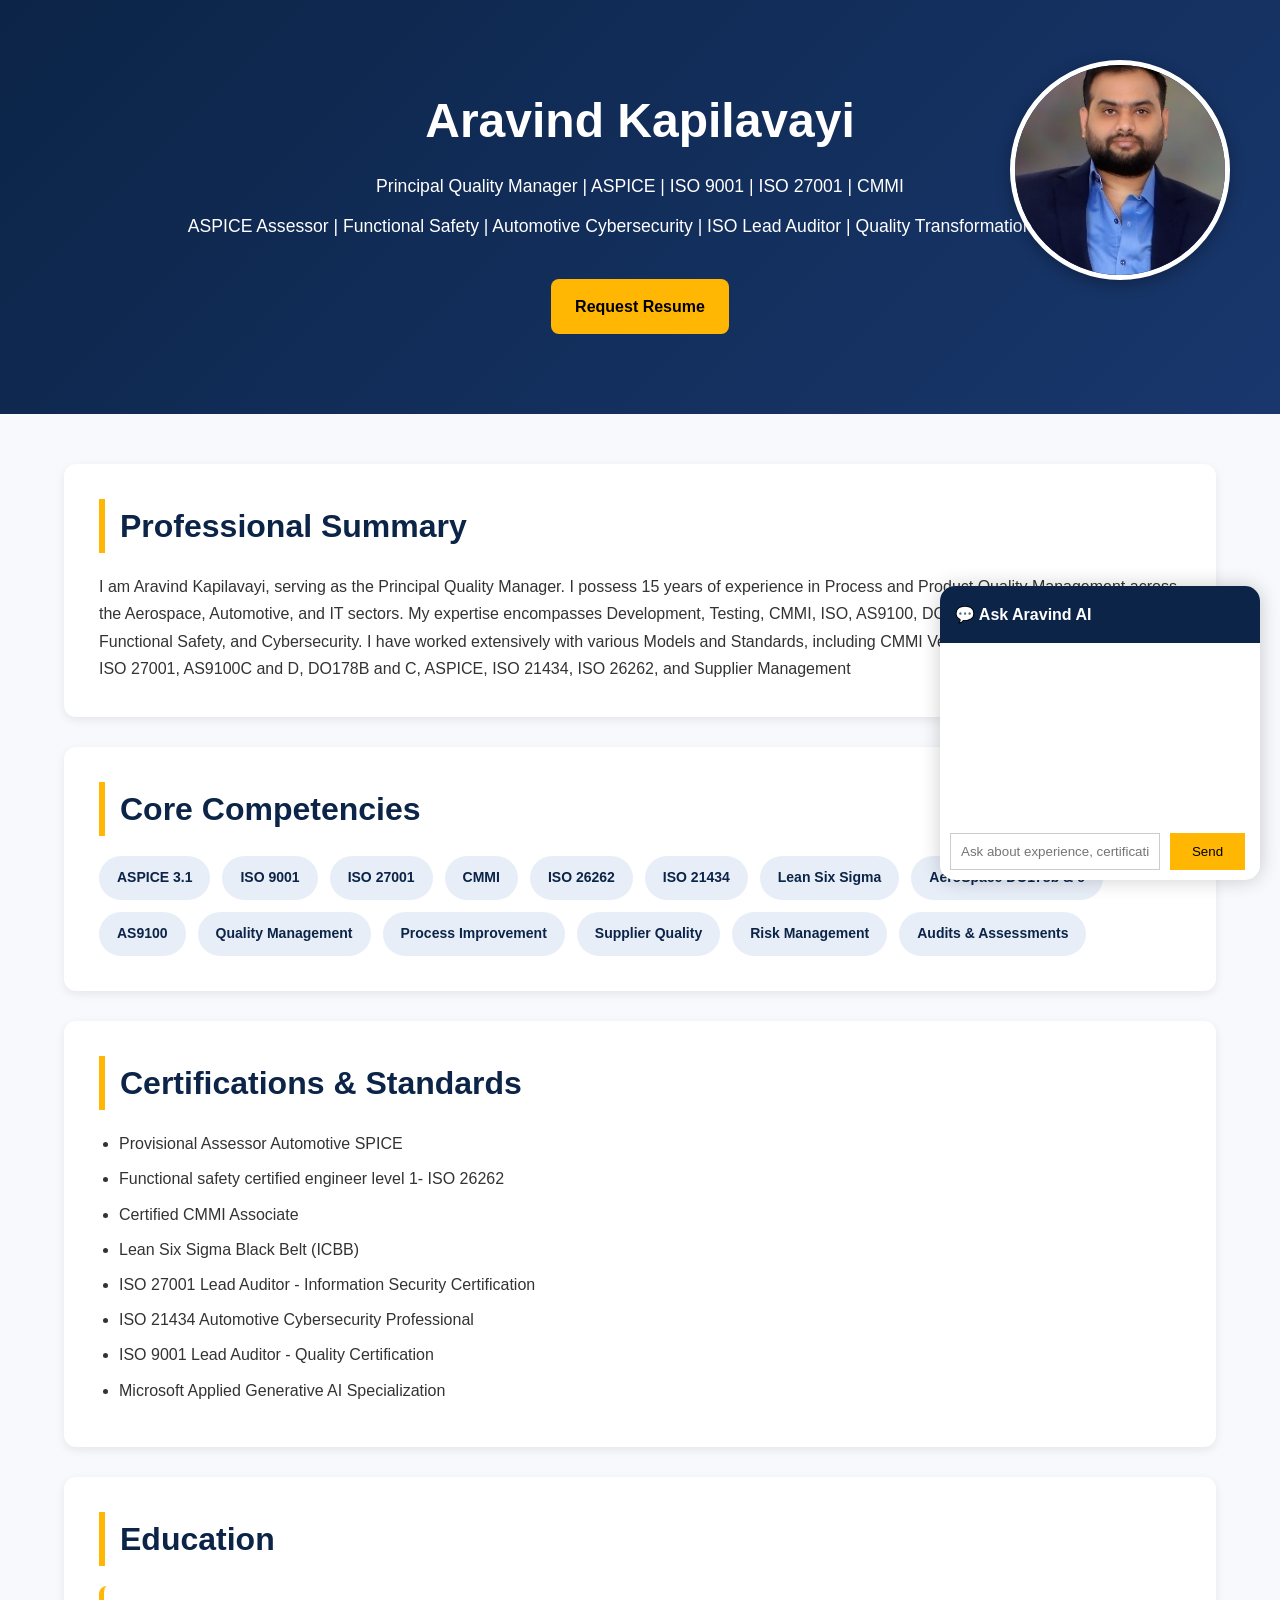
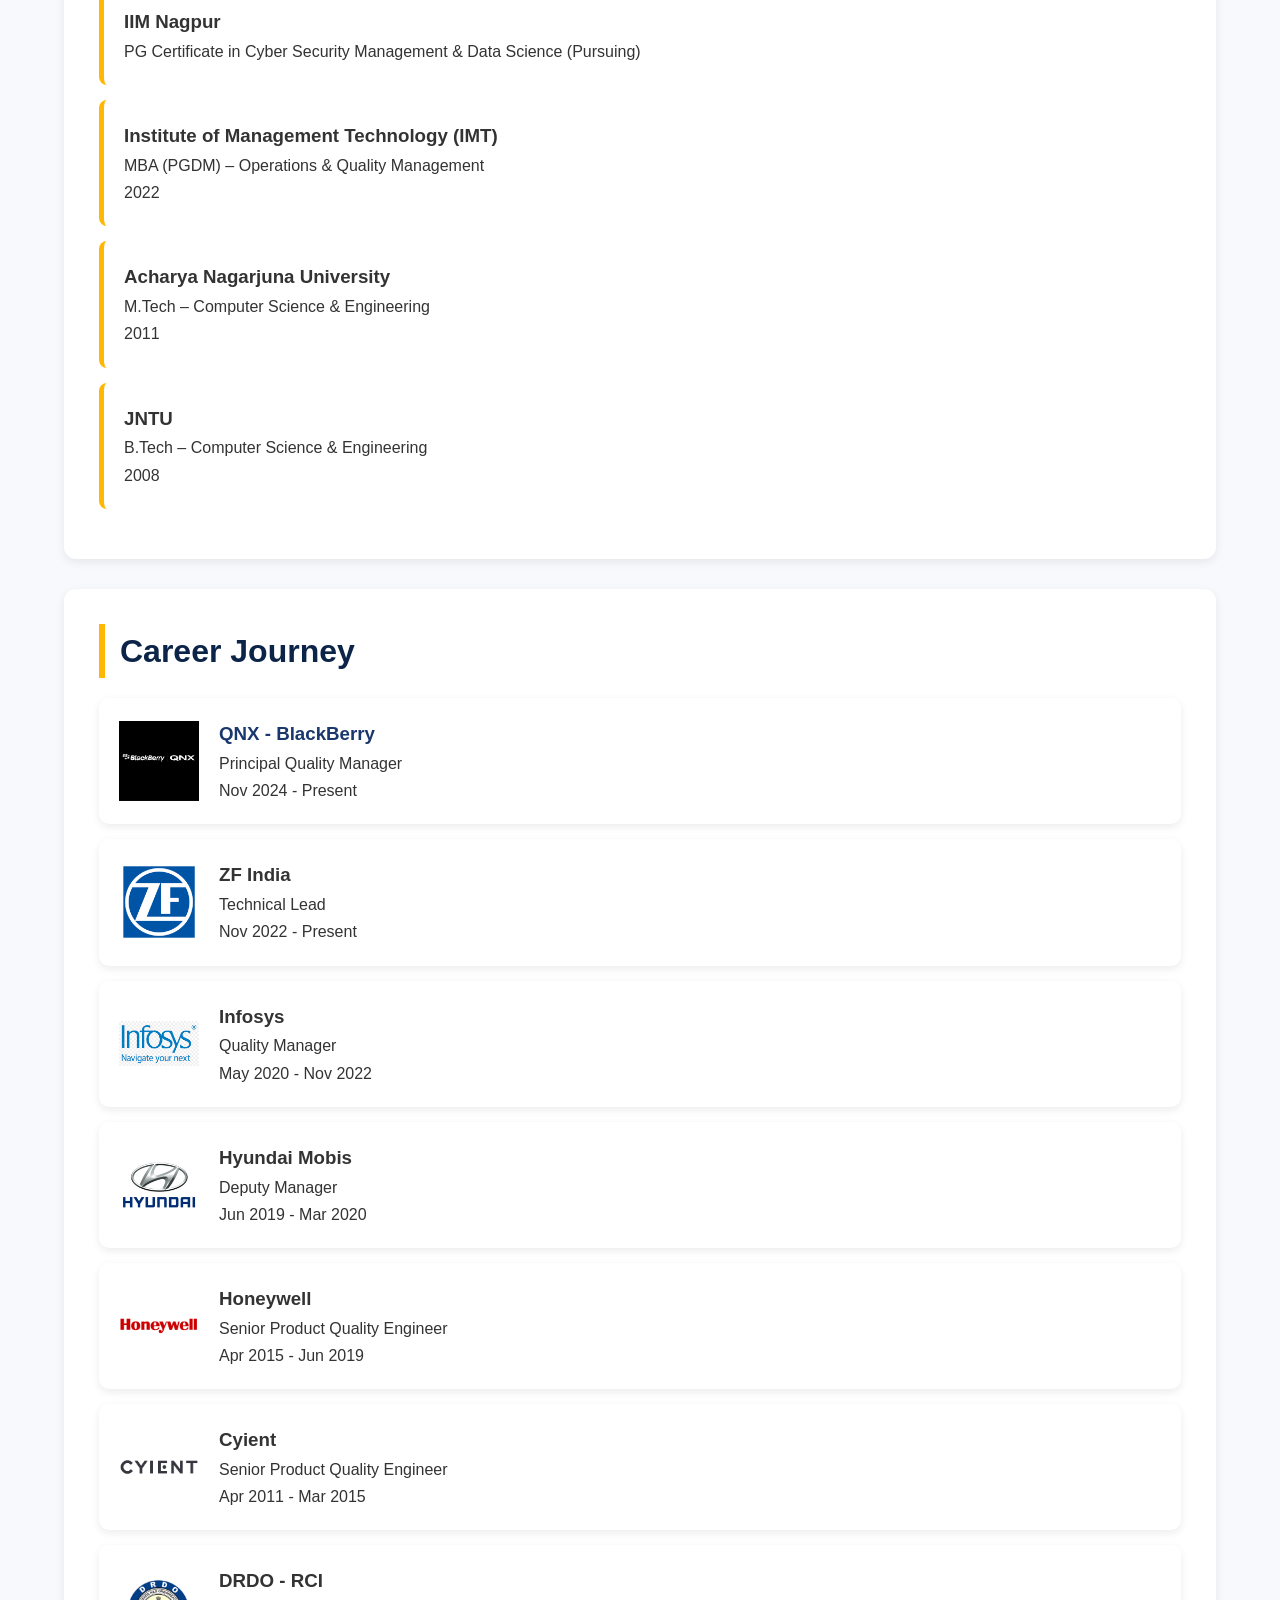
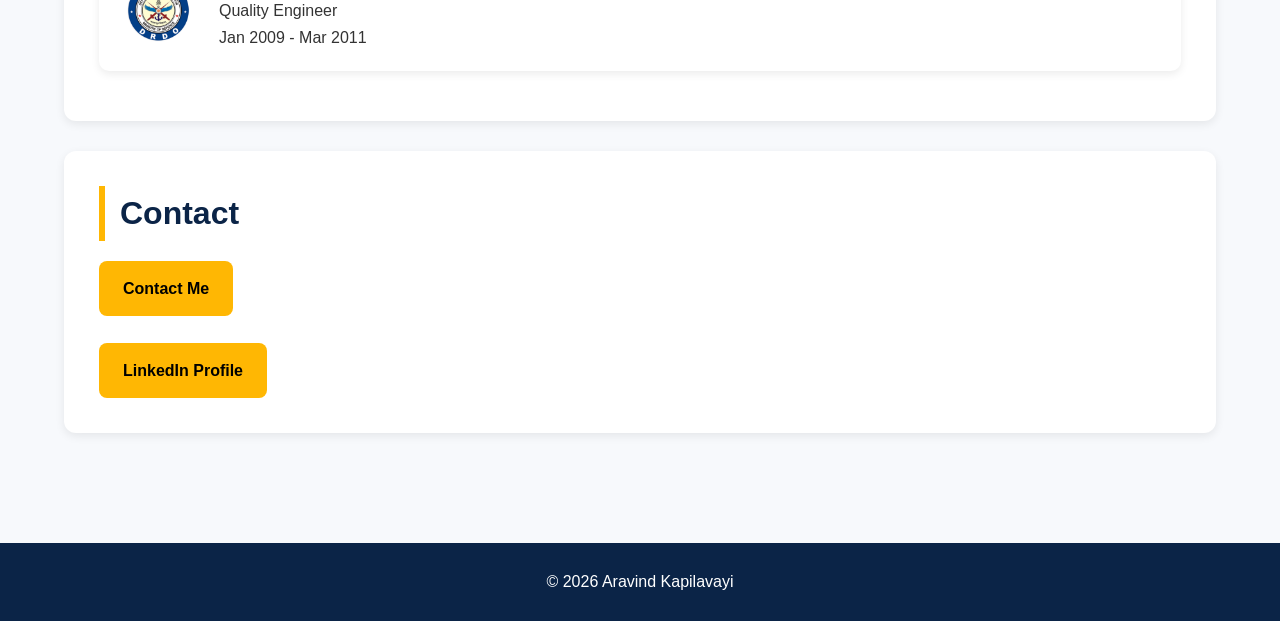
==== commit 7fa8bc2e: "Update index.html" ====
--- a/index.html
+++ b/index.html
@@ -244,13 +244,19 @@
 
     <div id="chat-messages"></div>
 
+    <div class="chat-input">
+
     <input
-        type="text"
-        id="userInput"
-        placeholder="Ask about experience, certifications, ASPICE..."
+    type="text"
+    id="userInput"
+    placeholder="Ask about experience, certifications, ASPICE..."
     >
 
-    <button onclick="sendMessage()">Send</button>
+    <button onclick="sendMessage()">
+        Send
+    </button>
+
+</div>
 
 </div>
 
--- a/style.css
+++ b/style.css
@@ -240,3 +240,50 @@
 }
 
 }
+/* ===== CHATBOT ===== */
+
+#chat-container{
+    position:fixed;
+    bottom:20px;
+    right:20px;
+    width:320px;
+    background:white;
+    border-radius:15px;
+    box-shadow:0 0 20px rgba(0,0,0,.2);
+    overflow:hidden;
+    z-index:9999;
+}
+
+#chat-header{
+    background:#0b2447;
+    color:white;
+    padding:15px;
+    font-weight:bold;
+}
+
+#chat-messages{
+    height:180px;
+    overflow-y:auto;
+    padding:15px;
+}
+
+#userInput{
+    width:70%;
+    padding:10px;
+    border:1px solid #ccc;
+    outline:none;
+}
+
+#chat-container button{
+    width:25%;
+    padding:10px;
+    background:#ffb703;
+    border:none;
+    cursor:pointer;
+}
+
+.chat-input{
+    display:flex;
+    padding:10px;
+    gap:10px;
+}
